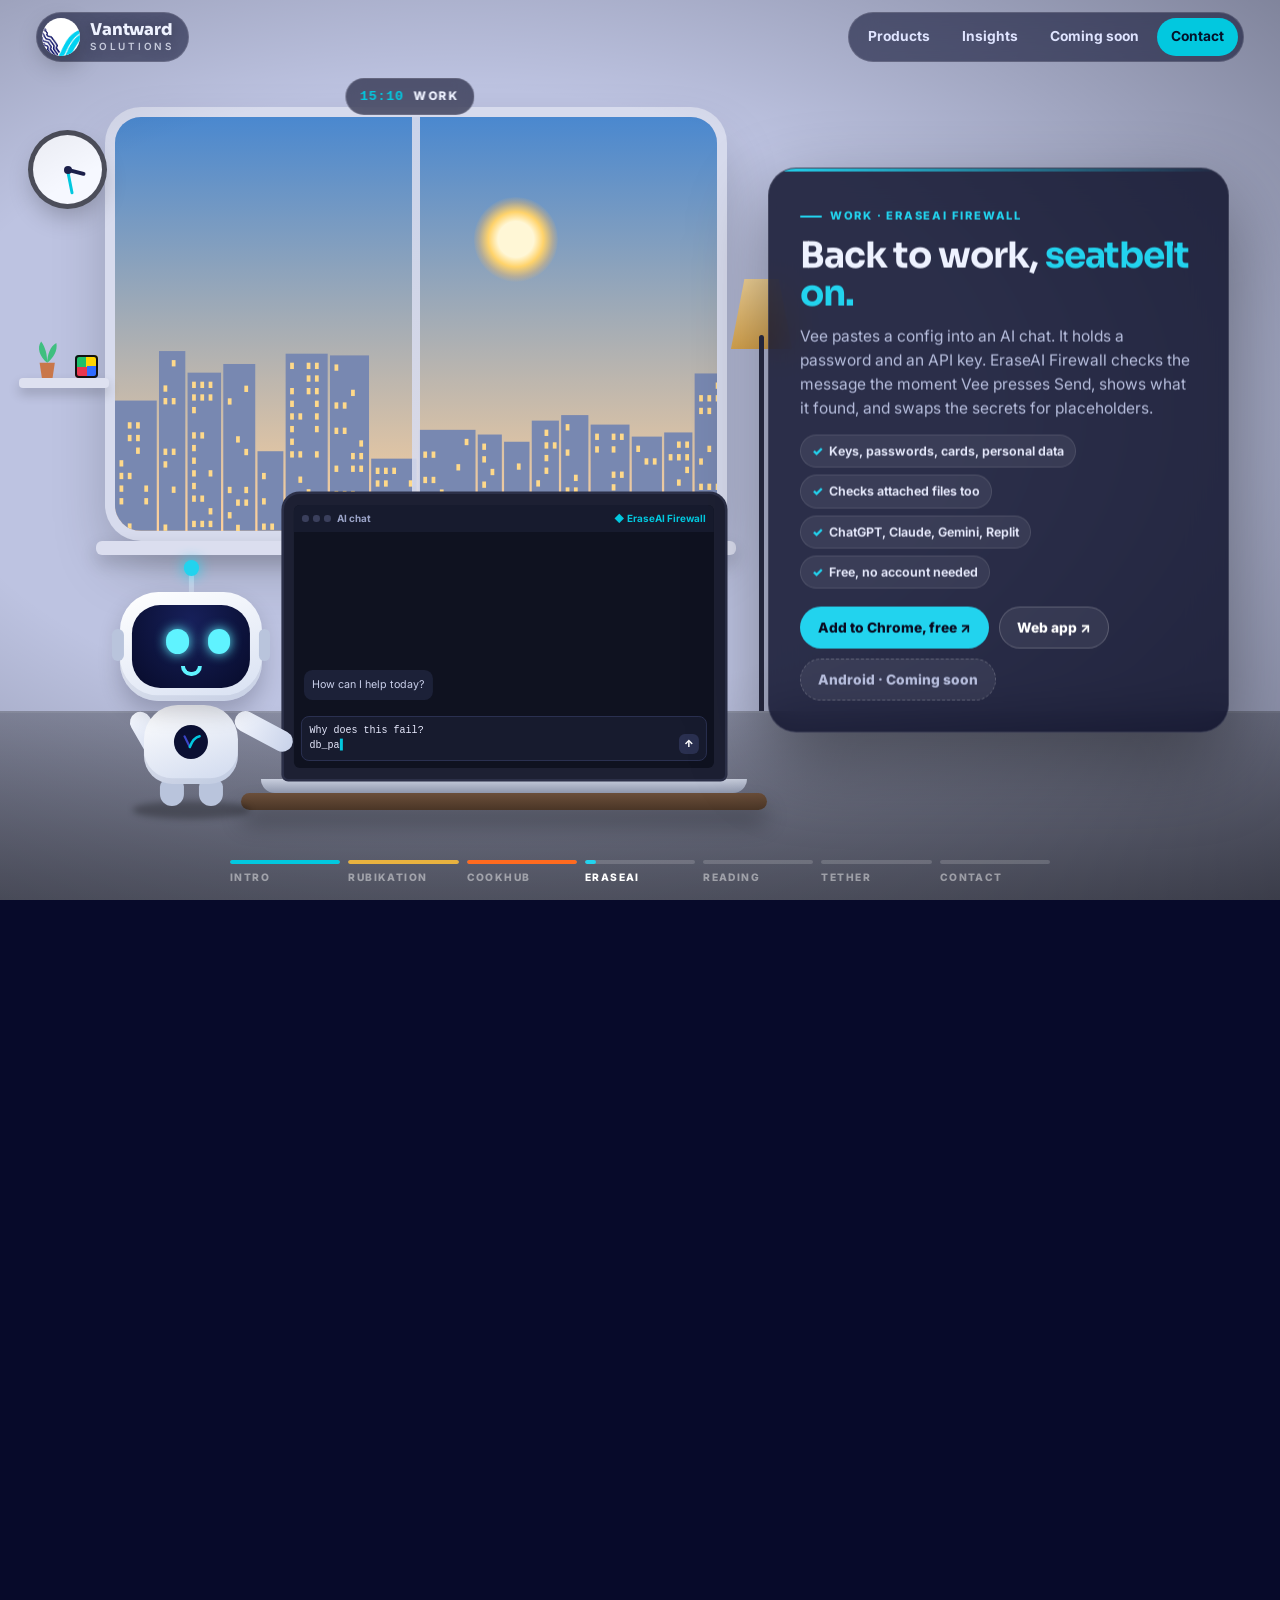
==== index.html @ 92610cc3 "Rebuild the site as a scroll-driven day with Vee, software only. The page now plays like a short fil" ====
<!doctype html>
<html lang="en" class="no-film">
<head>
  <meta charset="utf-8">
  <meta name="viewport" content="width=device-width, initial-scale=1, viewport-fit=cover">
  <meta name="theme-color" content="#0a0c45">
  <meta name="description" content="Vantward Solutions builds software for a calmer day: Rubikation (live 1v1 cube arena), CookHub (zero-commission home cooking), EraseAI Firewall (stops secrets reaching AI chats) and TETHER: Primal, a co-op dinosaur survival game, coming soon.">
  <meta name="robots" content="index,follow">
  <link rel="canonical" href="https://vantward.com/">

  <meta property="og:type" content="website">
  <meta property="og:url" content="https://vantward.com/">
  <meta property="og:title" content="Vantward Solutions — Software for a calmer day">
  <meta property="og:description" content="Follow Vee the robot through one day with Rubikation, CookHub, EraseAI Firewall and TETHER: Primal.">
  <meta property="og:image" content="https://vantward.com/assets/icon-512.png">
  <meta name="twitter:card" content="summary_large_image">

  <title>Vantward Solutions | Software for a calmer day</title>
  <link rel="icon" type="image/png" href="assets/favicon.png">
  <link rel="apple-touch-icon" href="assets/icon-192.png">
  <link rel="preconnect" href="https://fonts.googleapis.com">
  <link rel="preconnect" href="https://fonts.gstatic.com" crossorigin>
  <link href="https://fonts.googleapis.com/css2?family=Inter:wght@400;500;600;700;800&family=Sora:wght@600;700;800&display=swap" rel="stylesheet">

  <style>
    :root {
      --navy: #0a0c45;
      --ink: #070a2a;
      --cyan: #02c8df;
      --gold: #e8b23f;
      --orange: #ff5500;
      --jungle: #8fdc5a;
      --violet: #a5b4fc;
      --text: #eef2ff;
      --muted: #b6bddc;
      /* Set every frame by the script. */
      --sky1: #2b2a45; --sky2: #c86a52; --wall: #2a2b4a; --city: #1a1c3c;
      --sunx: 10%; --suny: 70%; --sunop: .6; --moonx: 20%; --moony: 70%; --moonop: 0;
      --stars: 0; --lights: .5; --lamp: 0; --noise: 1;
      --display: "Sora", "Inter", system-ui, sans-serif;
    }
    * { box-sizing: border-box; }
    html { -webkit-text-size-adjust: 100%; }
    body {
      margin: 0;
      background: var(--ink);
      color: var(--text);
      font-family: "Inter", system-ui, -apple-system, "Segoe UI", sans-serif;
      line-height: 1.55;
      -webkit-font-smoothing: antialiased;
    }
    a { color: inherit; }
    h1, h2, h3 { font-family: var(--display); letter-spacing: -.03em; line-height: 1.05; margin: 0; }

    /* ---------- Header ---------- */
    .hdr {
      position: fixed; inset: 0 0 auto 0; z-index: 50;
      display: flex; align-items: center; justify-content: space-between; gap: 12px;
      padding: max(12px, env(safe-area-inset-top)) clamp(14px, 3vw, 36px) 12px;
      pointer-events: none;
    }
    .hdr > * { pointer-events: auto; }
    .brand { display: flex; align-items: center; gap: 10px; text-decoration: none; padding: 5px 14px 5px 5px; border-radius: 999px; background: rgba(7,10,42,.55); border: 1px solid rgba(255,255,255,.12); backdrop-filter: blur(14px); -webkit-backdrop-filter: blur(14px); }
    .brand-mark { width: 38px; height: 38px; border-radius: 50%; overflow: hidden; background: #fff; display: grid; place-items: center; box-shadow: 0 8px 24px rgba(0,0,0,.25); }
    .brand-mark img { width: 170%; height: 170%; object-fit: cover; object-position: 50% 52%; }
    .brand-name { font-family: var(--display); font-weight: 800; font-size: 1.02rem; letter-spacing: -.01em; line-height: 1; text-shadow: 0 1px 12px rgba(0,0,0,.35); }
    .brand-name small { display: block; font-family: "Inter", sans-serif; font-weight: 600; font-size: .62rem; letter-spacing: .28em; opacity: .75; margin-top: 4px; }
    .hdr nav { display: flex; align-items: center; gap: 4px; padding: 5px; border-radius: 999px; background: rgba(7,10,42,.55); border: 1px solid rgba(255,255,255,.12); backdrop-filter: blur(14px); -webkit-backdrop-filter: blur(14px); }
    .hdr nav a { text-decoration: none; font-size: .86rem; font-weight: 700; padding: 8px 14px; border-radius: 999px; color: #dfe4ff; transition: background .2s; }
    .hdr nav a:hover { background: rgba(255,255,255,.1); }
    .hdr nav a.cta { background: var(--cyan); color: #04122a; }
    .hdr nav a.cta:hover { background: #3be0f2; }

    /* ---------- Buttons ---------- */
    .btns { display: flex; flex-wrap: wrap; gap: 10px; margin-top: 18px; }
    .btn { display: inline-flex; align-items: center; gap: 8px; min-height: 42px; padding: 0 17px; border-radius: 999px; font-weight: 800; font-size: .86rem; text-decoration: none; border: 1px solid rgba(255,255,255,.2); background: rgba(255,255,255,.07); color: #fff; cursor: pointer; transition: transform .2s, background .2s, border-color .2s; font-family: inherit; }
    .btn:hover { transform: translateY(-2px); border-color: rgba(255,255,255,.45); }
    .btn.primary { background: var(--acc, var(--cyan)); border-color: transparent; color: #0a0b20; }
    .btn.primary:hover { filter: brightness(1.08); }
    .btn.soon { border-style: dashed; color: var(--muted); cursor: default; }
    .btn.soon:hover { transform: none; border-color: rgba(255,255,255,.2); }
    .btn svg { width: 16px; height: 16px; }

    /* ---------- Story cards (also the no-script page) ---------- */
    .card { --acc: var(--cyan); position: relative; }
    .card .eyebrow { display: inline-flex; align-items: center; gap: 8px; font-size: .7rem; font-weight: 800; letter-spacing: .16em; text-transform: uppercase; color: var(--acc); }
    .card .eyebrow::before { content: ""; width: 22px; height: 2px; border-radius: 2px; background: currentColor; }
    .card h1 { font-size: clamp(2rem, 3.6vw, 3.4rem); margin-top: 12px; }
    .card h2 { font-size: clamp(1.7rem, 2.8vw, 2.6rem); margin-top: 12px; }
    .card h1 em, .card h2 em { font-style: normal; color: var(--acc); }
    .card p { color: var(--muted); margin: 12px 0 0; font-size: .97rem; }
    .card .tagline { font-family: var(--display); font-weight: 700; color: #fff; font-size: 1.06rem; margin-top: 8px; }
    .feats { list-style: none; padding: 0; margin: 14px 0 0; display: flex; flex-wrap: wrap; gap: 7px; }
    .feats li { font-size: .78rem; font-weight: 650; padding: 6px 11px; border-radius: 999px; background: rgba(255,255,255,.07); border: 1px solid rgba(255,255,255,.1); color: #e6e9fb; }
    .feats li::before { content: "✓"; color: var(--acc); font-weight: 900; margin-right: 6px; }
    .reads { display: grid; gap: 9px; margin-top: 16px; }
    .read { display: grid; grid-template-columns: auto 1fr auto; align-items: center; gap: 12px; padding: 12px 14px; border-radius: 16px; background: rgba(255,255,255,.06); border: 1px solid rgba(255,255,255,.1); text-decoration: none; transition: background .2s, transform .2s; }
    .read:hover { background: rgba(255,255,255,.12); transform: translateX(3px); }
    .read b { font-size: .64rem; letter-spacing: .14em; text-transform: uppercase; color: var(--acc); }
    .read span { font-size: .86rem; font-weight: 650; line-height: 1.35; }
    .read i { font-style: normal; opacity: .6; }
    .addr { font-size: .8rem !important; margin-top: 14px !important; }
    .hint { display: inline-flex; align-items: center; gap: 8px; margin-top: 16px; font-size: .72rem; letter-spacing: .14em; text-transform: uppercase; color: rgba(255,255,255,.55); font-weight: 700; }
    .duns { margin-top: 12px; min-height: 0; }
    .duns img { max-height: 60px; width: auto; }

    /* No script: a plain, readable page. */
    .no-film .room, .no-film .actors, .no-film .chapters, .no-film .caption { display: none; }
    .no-film .cards { max-width: 760px; margin: 0 auto; padding: 110px 20px 60px; display: grid; gap: 22px; }
    .no-film .card { padding: 28px; border-radius: 24px; background: #11144a; border: 1px solid rgba(255,255,255,.1); }

    /* ---------- Film mode ---------- */
    .film body { overscroll-behavior-y: none; }
    .film .track { position: relative; }
    .film .stage { position: sticky; top: 0; height: 100vh; height: 100svh; overflow: hidden; }

    .room { position: absolute; inset: 0; background: var(--wall); }
    .room::after { /* soft vignette */ content: ""; position: absolute; inset: 0; pointer-events: none; background: radial-gradient(ellipse at 35% 45%, transparent 45%, rgba(0,0,10,.38)); }
    .floor { position: absolute; left: 0; right: 0; bottom: 0; height: 21%; background: linear-gradient(180deg, color-mix(in srgb, var(--wall) 72%, #000) 0%, color-mix(in srgb, var(--wall) 50%, #000) 100%); }
    .floor::before { content: ""; position: absolute; inset: 0 0 auto; height: 2px; background: rgba(255,255,255,.08); }
    .rug { position: absolute; left: 33%; bottom: 7%; width: 34%; height: 9%; transform: translateX(-50%); border-radius: 50%; background: radial-gradient(ellipse, rgba(2,200,223,.22), rgba(2,200,223,.04) 70%, transparent 72%); }

    .window { position: absolute; left: 9%; top: 13%; width: 47%; height: 46%; border-radius: 26px; overflow: hidden; box-shadow: 0 0 0 10px color-mix(in srgb, var(--wall) 60%, #fff), 0 30px 60px rgba(0,0,0,.25); }
    .sky { position: absolute; inset: 0; background: linear-gradient(180deg, var(--sky1), var(--sky2)); }
    .stars { position: absolute; inset: 0; opacity: var(--stars); background-image: radial-gradient(1.5px 1.5px at 12% 18%, #fff, transparent), radial-gradient(1px 1px at 28% 40%, #fff, transparent), radial-gradient(1.5px 1.5px at 44% 12%, #fff, transparent), radial-gradient(1px 1px at 63% 30%, #fff, transparent), radial-gradient(2px 2px at 78% 16%, #fff, transparent), radial-gradient(1px 1px at 88% 44%, #fff, transparent), radial-gradient(1px 1px at 52% 52%, #fff, transparent), radial-gradient(1.5px 1.5px at 8% 50%, #fff, transparent), radial-gradient(1px 1px at 35% 24%, #fff, transparent), radial-gradient(1px 1px at 70% 8%, #fff, transparent); animation: twinkle 4s ease-in-out infinite alternate; }
    @keyframes twinkle { to { filter: brightness(.6); } }
    .sun { position: absolute; left: var(--sunx); top: var(--suny); width: 14%; aspect-ratio: 1; transform: translate(-50%, -50%); border-radius: 50%; opacity: var(--sunop); background: radial-gradient(circle, #fff7d6 0 30%, #ffd36b 46%, rgba(255,190,90,.35) 62%, transparent 72%); }
    .moon { position: absolute; left: var(--moonx); top: var(--moony); width: 8%; aspect-ratio: 1; transform: translate(-50%, -50%); border-radius: 50%; opacity: var(--moonop); background: radial-gradient(circle at 38% 38%, #fbfbff, #c9cff0 60%); box-shadow: 0 0 40px rgba(220,225,255,.55); }
    .moon::after { content: ""; position: absolute; inset: 0; border-radius: 50%; background: radial-gradient(circle at 70% 30%, transparent 48%, rgba(10,14,50,.0) 49%), radial-gradient(circle at 30% 64%, rgba(150,155,200,.45) 0 9%, transparent 10%), radial-gradient(circle at 62% 56%, rgba(150,155,200,.4) 0 6%, transparent 7%); }
    .haze { position: absolute; inset: 0; opacity: var(--noise); }
    .haze span { position: absolute; bottom: 18%; width: 30%; aspect-ratio: 1; border-radius: 50%; filter: blur(16px); background: radial-gradient(circle, rgba(255,90,40,.55), rgba(120,60,60,.35) 45%, transparent 70%); animation: smoke 5s ease-in-out infinite alternate; }
    .haze span:nth-child(1) { left: 6%; }
    .haze span:nth-child(2) { left: 40%; width: 24%; animation-delay: -2s; background: radial-gradient(circle, rgba(90,90,110,.6), transparent 70%); }
    .haze span:nth-child(3) { left: 66%; animation-delay: -3.5s; }
    @keyframes smoke { from { transform: translateY(6%) scale(.9); opacity: .7; } to { transform: translateY(-12%) scale(1.15); opacity: 1; } }
    .city { position: absolute; left: 0; right: 0; bottom: 0; width: 100%; height: 48%; }
    .city .b { fill: var(--city); }
    .city .w { fill: #ffd98a; opacity: var(--lights); }
    .mullion { position: absolute; inset: 0; pointer-events: none; background: linear-gradient(90deg, transparent calc(50% - 4px), color-mix(in srgb, var(--wall) 60%, #fff) calc(50% - 4px) calc(50% + 4px), transparent calc(50% + 4px)); opacity: .9; }
    .sill { position: absolute; left: calc(9% - 1.5%); width: 50%; top: 59%; height: 14px; border-radius: 6px; background: color-mix(in srgb, var(--wall) 55%, #fff); box-shadow: 0 8px 18px rgba(0,0,0,.18); margin-top: 10px; }

    /* Projector screen rolls down over the window for the trailer. */
    .screen { position: absolute; inset: 0; transform-origin: top; transform: scaleY(var(--w5, 0)); background: #050807; }
    .screen svg { width: 100%; height: 100%; display: block; }
    .screen .title { position: absolute; left: 0; right: 0; top: 13%; text-align: center; opacity: var(--w5, 0); }
    .screen .title b { display: block; font-family: var(--display); font-weight: 800; letter-spacing: .32em; font-size: clamp(1rem, 2.8vw, 2.6rem); color: #f3ffe9; text-shadow: 0 0 22px rgba(143,220,90,.55); padding-left: .32em; }
    .screen .title span { display: block; margin-top: 6px; font-size: clamp(.55rem, 1vw, .85rem); letter-spacing: .3em; text-transform: uppercase; color: rgba(220,255,200,.8); }
    .screen .soon { position: absolute; right: 3%; bottom: 5%; font-size: clamp(.5rem, .8vw, .72rem); font-weight: 800; letter-spacing: .2em; color: #0c1a0a; background: var(--jungle); padding: 5px 9px; border-radius: 6px; }
    .screen::after { content: ""; position: absolute; inset: 0; pointer-events: none; background: radial-gradient(ellipse, transparent 55%, rgba(0,0,0,.65)), repeating-linear-gradient(0deg, rgba(255,255,255,.025) 0 1px, transparent 1px 3px); }
    .screen-bar { position: absolute; left: 7.5%; width: 50%; top: calc(13% - 18px); height: 14px; border-radius: 8px; background: #1b1d2d; opacity: var(--w5, 0); box-shadow: 0 4px 10px rgba(0,0,0,.3); }
    .dino { animation: dinoStep .6s ease-in-out infinite alternate; transform-box: fill-box; }
    @keyframes dinoStep { to { transform: translateY(-3px); } }
    .ring { fill: none; stroke: var(--jungle); stroke-width: 2; transform-box: fill-box; transform-origin: center; animation: ring 1.8s ease-out infinite; }
    .ring:nth-of-type(2) { animation-delay: .6s; }
    .ring:nth-of-type(3) { animation-delay: 1.2s; }
    @keyframes ring { from { transform: scale(.2); opacity: .9; } to { transform: scale(2.4); opacity: 0; } }
    .lava { animation: lava 2.4s ease-in-out infinite alternate; }
    @keyframes lava { to { opacity: .45; } }

    /* Wall decor */
    .clock { position: absolute; left: 2.6%; top: 15%; width: clamp(54px, 5.4vw, 86px); aspect-ratio: 1; border-radius: 50%; background: #f6f8ff; box-shadow: 0 0 0 5px color-mix(in srgb, var(--wall) 40%, #000), 0 12px 24px rgba(0,0,0,.25); }
    .clock::before { content: ""; position: absolute; inset: 12%; border-radius: 50%; background: repeating-conic-gradient(from -1deg, #1b1f4a 0 2deg, transparent 2deg 30deg); -webkit-mask: radial-gradient(circle, transparent 78%, #000 79%); mask: radial-gradient(circle, transparent 78%, #000 79%); }
    .clock i { position: absolute; left: 50%; bottom: 50%; width: 4px; margin-left: -2px; border-radius: 3px; background: #1b1f4a; transform-origin: 50% 100%; }
    .clock .h { height: 26%; transform: rotate(var(--hr, 0deg)); }
    .clock .m { height: 36%; width: 3px; margin-left: -1.5px; background: var(--cyan); transform: rotate(var(--mn, 0deg)); }
    .clock::after { content: ""; position: absolute; left: 50%; top: 50%; width: 8px; height: 8px; margin: -4px; border-radius: 50%; background: #1b1f4a; }
    .shelf { position: absolute; left: 1.5%; top: 42%; width: 7%; height: 10px; border-radius: 4px; background: color-mix(in srgb, var(--wall) 50%, #fff); box-shadow: 0 6px 12px rgba(0,0,0,.2); }
    .shelf .plant { position: absolute; left: 14%; bottom: 10px; width: 34%; aspect-ratio: .8; }
    .shelf .trophy { position: absolute; right: 12%; bottom: 10px; width: 26%; aspect-ratio: 1; border-radius: 4px; background: conic-gradient(#ffd500 0 25%, #2f6bff 0 50%, #e8364f 0 75%, #1fbf6a 0); box-shadow: inset 0 0 0 2px #111; }
    .lamp { position: absolute; left: 57.5%; bottom: 17%; width: clamp(40px, 4vw, 64px); height: 52%; }
    .lamp .pole { position: absolute; left: 50%; bottom: 0; width: 5px; height: 88%; margin-left: -2.5px; background: #2b2e48; border-radius: 3px; }
    .lamp .base { position: absolute; left: 10%; right: 10%; bottom: -4px; height: 8px; border-radius: 8px; background: #2b2e48; }
    .lamp .shade { position: absolute; left: -10%; right: -10%; top: 0; height: 15%; background: linear-gradient(#f6d79a, #d9a64f); clip-path: polygon(22% 0, 78% 0, 100% 100%, 0 100%); }
    .lamp .glow { position: absolute; left: 50%; top: 14%; width: 900%; height: 140%; transform: translateX(-50%); opacity: var(--lamp); background: radial-gradient(ellipse 38% 75% at 50% 0%, rgba(255,214,140,.42), rgba(255,200,120,.1) 55%, transparent 100%); pointer-events: none; filter: blur(22px); }

    /* The noisy world in the prologue */
    .headlines { position: absolute; inset: 0; pointer-events: none; opacity: var(--noise); }
    .chip { position: absolute; display: flex; align-items: center; gap: 8px; max-width: 34%; padding: 8px 12px; border-radius: 12px; background: rgba(12,10,30,.82); border: 1px solid rgba(255,90,70,.35); font-size: clamp(.62rem, .82vw, .8rem); font-weight: 700; color: #ffe9e4; box-shadow: 0 12px 30px rgba(0,0,0,.35); transform: translateY(calc(var(--lift, 0) * -60px)) rotate(var(--rot, 0deg)); animation: bob 3.6s ease-in-out infinite alternate; }
    .chip b { flex: none; font-size: .62rem; letter-spacing: .12em; color: #fff; background: #e5383b; padding: 2px 6px; border-radius: 5px; }
    .chip.grey { border-color: rgba(255,255,255,.2); }
    .chip.grey b { background: #5a5f80; }
    @keyframes bob { to { margin-top: -8px; } }

    /* ---------- Actors ---------- */
    .actors { position: absolute; left: 0; top: 0; bottom: 0; width: 64%; pointer-events: none; }
    .spot { position: absolute; left: 52%; bottom: 10%; width: 46em; height: 30em; transform: translateX(-50%); font-size: clamp(7px, min(1.58vh, 1.18vw), 17px); }

    .vee { --eye: #5ff3ff; position: absolute; left: 1em; bottom: 0; width: 11em; height: 17em; z-index: 3; transition: transform .6s cubic-bezier(.2,.8,.2,1); }
    .vee .bobber { position: absolute; inset: 0; animation: float 3.2s ease-in-out infinite; }
    @keyframes float { 50% { transform: translateY(-.45em); } }
    .vee .shadow { position: absolute; left: 1.4em; right: 1.4em; bottom: -.6em; height: 1.2em; border-radius: 50%; background: rgba(0,0,0,.28); filter: blur(3px); }
    .antenna { position: absolute; left: 50%; top: 0; width: .35em; height: 1.9em; margin-left: -.175em; background: #c6d0e6; border-radius: .2em; }
    .antenna::after { content: ""; position: absolute; left: 50%; top: -.55em; width: 1.1em; height: 1.1em; margin-left: -.55em; border-radius: 50%; background: var(--bulb, var(--cyan)); box-shadow: 0 0 1em var(--bulb, var(--cyan)); animation: pulse 1.6s ease-in-out infinite; }
    @keyframes pulse { 50% { opacity: .55; } }
    .head { position: absolute; left: .5em; right: .5em; top: 1.7em; height: 7.6em; border-radius: 2.7em; background: linear-gradient(160deg, #ffffff, #d7e0f2); box-shadow: inset 0 -.4em 0 rgba(20,30,80,.08), 0 .8em 1.6em rgba(0,0,20,.2); transition: transform .6s cubic-bezier(.2,.8,.2,1); }
    .head::before, .head::after { content: ""; position: absolute; top: 2.6em; width: .8em; height: 2.2em; border-radius: .5em; background: #b9c4dc; }
    .head::before { left: -.55em; } .head::after { right: -.55em; }
    .face { position: absolute; inset: .85em; border-radius: 2em; background: radial-gradient(ellipse at 50% 20%, #17205a, #070b2a); overflow: hidden; }
    .eye { position: absolute; top: 1.7em; width: 1.6em; height: 2em; border-radius: 1em; background: var(--eye); box-shadow: 0 0 .8em var(--eye); transition: all .35s ease; animation: blink 5s infinite; }
    .eye.l { left: 1.9em; } .eye.r { right: 1.9em; }
    @keyframes blink { 0%, 94%, 100% { transform: scaleY(1); } 96% { transform: scaleY(.1); } }
    .mouth { position: absolute; left: 50%; bottom: .9em; width: 1.5em; height: .7em; margin-left: -.75em; border: .3em solid var(--eye); border-top: 0; border-radius: 0 0 1em 1em; transition: all .35s ease; }
    .cheek { position: absolute; bottom: 1.1em; width: 1em; height: .5em; border-radius: 50%; background: rgba(255,120,170,.55); opacity: 0; transition: opacity .3s; }
    .cheek.l { left: .8em; } .cheek.r { right: .8em; }
    .sweat { position: absolute; right: -.1em; top: 1.6em; width: .8em; height: 1.1em; border-radius: 50% 50% 50% 50% / 60% 60% 40% 40%; background: #9fe9ff; opacity: 0; transition: opacity .3s; }
    .body { position: absolute; left: 2.2em; right: 2.2em; top: 9.6em; height: 5.6em; border-radius: 2.4em 2.4em 2em 2em; background: linear-gradient(160deg, #ffffff, #cfd9ee); box-shadow: inset 0 -.4em 0 rgba(20,30,80,.08); }
    .chest { position: absolute; left: 50%; top: 1.4em; width: 2.4em; height: 2.4em; margin-left: -1.2em; border-radius: 50%; background: #0b1033; display: grid; place-items: center; }
    .chest svg { width: 1.5em; height: 1.5em; }
    .tummy { position: absolute; left: 50%; bottom: .5em; width: 3em; margin-left: -1.5em; font-size: .9em; font-weight: 900; text-align: center; color: #e5383b; opacity: 0; letter-spacing: .1em; }
    .arm { position: absolute; top: 10.1em; width: 1.5em; height: 4.4em; border-radius: 1em; background: linear-gradient(#f3f6fd, #c9d3ea); transform-origin: 50% .6em; transition: transform .6s cubic-bezier(.2,.8,.2,1); }
    .arm.l { left: 1.1em; transform: rotate(14deg); } .arm.r { right: 1.1em; transform: rotate(-14deg); }
    .leg { position: absolute; top: 14.9em; width: 1.7em; height: 1.8em; border-radius: .5em .5em .9em .9em; background: #b9c4dc; }
    .leg.l { left: 3.3em; } .leg.r { right: 3.3em; }

    /* Moods */
    .mood-worried .eye { height: .9em; top: 2.4em; border-radius: .5em; }
    .mood-worried .eye.l { transform: rotate(14deg); animation: none; } .mood-worried .eye.r { transform: rotate(-14deg); animation: none; }
    .mood-worried .mouth { height: .3em; border: 0; border-radius: .2em; background: var(--eye); width: 1.3em; margin-left: -.65em; }
    .mood-worried .sweat { opacity: 1; animation: drip 1.4s ease-in infinite; }
    @keyframes drip { from { transform: translateY(0); opacity: 1; } to { transform: translateY(1.2em); opacity: 0; } }
    .mood-worried .head { transform: rotate(-4deg); }
    .mood-happy .eye, .mood-glee .eye { width: 1.5em; height: 1.5em; top: 2.1em; background: transparent; border: .38em solid var(--eye); border-color: var(--eye) var(--eye) transparent transparent; border-radius: 50%; transform: rotate(-45deg); box-shadow: none; animation: none; filter: drop-shadow(0 0 .3em var(--eye)); }
    .mood-happy .cheek, .mood-glee .cheek { opacity: 1; }
    .mood-happy .mouth, .mood-glee .mouth { height: .9em; }
    .mood-glee .head { transform: rotate(5deg); }
    .mood-hungry .eye { height: 1.4em; top: 2.5em; transform: translateX(.35em); }
    .mood-hungry .mouth { width: .9em; height: .9em; margin-left: -.45em; border: .3em solid var(--eye); border-radius: 50%; }
    .mood-hungry .bobber { animation: rumble .35s linear infinite, float 3.2s ease-in-out infinite; }
    .mood-hungry .tummy { opacity: 1; }
    @keyframes rumble { 25% { transform: translateX(-.12em); } 75% { transform: translateX(.12em); } }
    .mood-focus .eye { transform: translateX(.5em); height: 1.8em; }
    .mood-read .eye { height: .7em; top: 3em; border-radius: .2em .2em 1em 1em; animation: none; transform: translateX(.3em); }
    .mood-read .head { transform: rotate(6deg); }
    .mood-wow .eye { width: 2em; height: 2.3em; top: 1.4em; }
    .mood-wow .eye.l { left: 1.6em; } .mood-wow .eye.r { right: 1.6em; }
    .mood-wow .mouth { width: .9em; height: 1em; margin-left: -.45em; border: .3em solid var(--eye); border-radius: 50%; }
    .mood-sleep .eye { height: .3em; top: 2.9em; border-radius: .2em; animation: none; box-shadow: none; opacity: .8; }
    .mood-sleep .mouth { width: .9em; margin-left: -.45em; height: .4em; }
    .mood-sleep .head { transform: rotate(-12deg) translate(-.3em, .4em); }
    .mood-sleep .antenna::after { background: #6a6fb0; box-shadow: none; animation: none; }
    .mood-sleep .bobber { animation-duration: 5s; }
    .hold .arm.r { transform: rotate(-62deg); }
    .hold .arm.l { transform: rotate(-30deg); }
    .wave .arm.r { animation: wave 1s ease-in-out infinite alternate; }
    @keyframes wave { from { transform: rotate(-150deg); } to { transform: rotate(-115deg); } }

    /* Props */
    .prop { position: absolute; opacity: var(--w, 0); transform: translateY(calc((1 - var(--w, 0)) * 2.4em)) scale(calc(.9 + var(--w, 0) * .1)); transform-origin: 50% 100%; }

    /* Rubikation: 3D cube + live HUD */
    .p-cube { left: 9.5em; bottom: 5.5em; width: 34em; height: 24em; }
    .cube-wrap { position: absolute; left: 1em; bottom: 0; width: 7.4em; height: 7.4em; perspective: 40em; }
    .cube { --cs: 7.4em; position: relative; width: var(--cs); height: var(--cs); transform-style: preserve-3d; transform: rotateX(-24deg) rotateY(var(--ry, 30deg)) rotateZ(4deg); }
    .cube .f { position: absolute; inset: 0; display: grid; grid-template: repeat(3, 1fr) / repeat(3, 1fr); gap: .22em; padding: .22em; background: #0d0f14; border-radius: .6em; }
    .cube .st { border-radius: .32em; background: var(--c); transition: background .45s ease; box-shadow: inset 0 -.15em 0 rgba(0,0,0,.18); }
    .cube.solved .st { background: var(--fc); }
    .f.fr { transform: translateZ(calc(var(--cs) / 2)); }
    .f.bk { transform: rotateY(180deg) translateZ(calc(var(--cs) / 2)); }
    .f.rt { transform: rotateY(90deg) translateZ(calc(var(--cs) / 2)); }
    .f.lf { transform: rotateY(-90deg) translateZ(calc(var(--cs) / 2)); }
    .f.tp { transform: rotateX(90deg) translateZ(calc(var(--cs) / 2)); }
    .f.bt { transform: rotateX(-90deg) translateZ(calc(var(--cs) / 2)); }
    .hud { position: absolute; right: 0; top: 0; width: 19em; padding: 1.3em; border-radius: 1.4em; background: rgba(14,12,6,.86); border: 1px solid rgba(232,178,63,.4); box-shadow: 0 1.6em 3em rgba(0,0,0,.35); color: #fff; }
    .hud .top { display: flex; justify-content: space-between; align-items: center; font-size: .78em; font-weight: 800; letter-spacing: .14em; color: var(--gold); }
    .hud .live { display: inline-flex; align-items: center; gap: .4em; color: #fff; }
    .hud .live::before { content: ""; width: .6em; height: .6em; border-radius: 50%; background: #ff3b3b; animation: pulse 1s infinite; }
    .racer { margin-top: 1em; }
    .racer .row { display: flex; justify-content: space-between; font-size: .95em; font-weight: 700; }
    .racer .t { font-family: ui-monospace, "SF Mono", Menlo, monospace; color: var(--gold); }
    .bar { height: .5em; margin-top: .45em; border-radius: 1em; background: rgba(255,255,255,.1); overflow: hidden; }
    .bar i { display: block; height: 100%; width: var(--p, 0%); border-radius: 1em; background: var(--gold); }
    .racer.opp .t { color: #c9c3b0; } .racer.opp .bar i { background: #8e8a7c; }
    .hud .res { margin-top: 1em; font-size: .85em; font-weight: 800; color: #aaa49a; min-height: 1.4em; }
    .hud .res.win { color: #ffe08a; }

    /* CookHub phone */
    .p-phone { left: 13em; bottom: .4em; width: 15em; height: 29em; }
    .phone { position: absolute; inset: 0; border-radius: 2.4em; padding: .7em; background: #121418; box-shadow: 0 0 0 .25em #2b2f38, 0 2em 3em rgba(0,0,0,.4); transform: rotate(-6deg); }
    .phone .scr { position: relative; height: 100%; border-radius: 1.8em; overflow: hidden; background: #fff7f2; color: #2a1406; }
    .phone .notch { position: absolute; left: 50%; top: .5em; width: 4.5em; height: 1.1em; margin-left: -2.25em; border-radius: 1em; background: #121418; z-index: 2; }
    .ck-top { padding: 2.3em 1.1em 1em; background: linear-gradient(135deg, #ff5500, #ff8a3d); color: #fff; }
    .ck-top b { font-family: var(--display); font-size: 1.35em; letter-spacing: -.02em; }
    .ck-top small { display: block; font-size: .72em; opacity: .9; font-weight: 600; }
    .ck-search { margin-top: .7em; padding: .5em .8em; border-radius: 1em; background: rgba(255,255,255,.22); font-size: .72em; font-weight: 600; }
    .dish { display: flex; gap: .7em; align-items: center; margin: .7em .8em 0; padding: .6em; border-radius: 1em; background: #fff; box-shadow: 0 .3em .9em rgba(120,50,0,.08); border: .14em solid transparent; transition: border-color .3s, transform .3s; }
    .dish.sel { border-color: #ff5500; transform: scale(1.03); }
    .dish .bowl { flex: none; width: 2.8em; height: 2.8em; border-radius: 50%; background: radial-gradient(circle at 50% 42%, var(--food) 0 46%, #fff 48% 58%, #e7ddd4 60%); }
    .dish b { display: block; font-size: .8em; }
    .dish small { display: block; font-size: .64em; color: #8b6a55; font-weight: 600; }
    .dish .pr { margin-left: auto; font-size: .78em; font-weight: 800; color: #ff5500; }
    .ck-badge { margin: .8em .8em 0; padding: .55em .8em; border-radius: .9em; background: #fff0e6; font-size: .66em; font-weight: 800; color: #c44100; text-align: center; }
    .toast { position: absolute; left: .8em; right: .8em; bottom: 1em; padding: .8em; border-radius: 1em; background: #1e1208; color: #fff; font-size: .72em; font-weight: 700; display: flex; gap: .6em; align-items: center; transform: translateY(150%); transition: transform .45s cubic-bezier(.2,.8,.2,1); }
    .toast.show { transform: none; }
    .toast i { flex: none; width: 1.6em; height: 1.6em; border-radius: 50%; background: #ff5500; display: grid; place-items: center; font-style: normal; }
    .thought { position: absolute; left: 1.5em; top: -1.2em; width: 5.6em; height: 4.4em; border-radius: 50%; background: #fff; display: grid; place-items: center; box-shadow: 0 .6em 1.4em rgba(0,0,0,.2); }
    .thought::before, .thought::after { content: ""; position: absolute; border-radius: 50%; background: #fff; }
    .thought::before { width: 1.1em; height: 1.1em; left: .2em; bottom: -.9em; }
    .thought::after { width: .6em; height: .6em; left: -.5em; bottom: -1.6em; }
    .thought span { width: 3em; height: 2em; border-radius: 0 0 1.6em 1.6em; background: radial-gradient(circle at 50% -20%, #ffb347 0 40%, #ff7a00 41% 55%, transparent 56%), #e9e2da; }

    /* EraseAI laptop */
    .p-laptop { left: 12em; bottom: 0; width: 33em; height: 24em; }
    .desk { position: absolute; left: -2em; right: -2em; bottom: 0; height: 1.2em; border-radius: .6em; background: linear-gradient(#6b4f3a, #4a3526); box-shadow: 0 1em 1.6em rgba(0,0,0,.3); }
    .laptop { position: absolute; left: 1em; right: 1em; bottom: 1.2em; }
    .lid { position: relative; height: 20em; border-radius: 1.1em 1.1em .3em .3em; background: #1d2033; padding: .75em; box-shadow: 0 0 0 .18em #2c3048; }
    .lap-base { height: 1em; margin: 0 -1.6em; border-radius: 0 0 1.2em 1.2em; background: linear-gradient(#c8cede, #8f97ad); }
    .app { position: relative; height: 100%; border-radius: .5em; overflow: hidden; background: #0f1220; display: flex; flex-direction: column; font-size: .82em; }
    .app .bar2 { display: flex; align-items: center; gap: .45em; padding: .6em .8em; background: #171b2e; color: #9aa3c7; font-weight: 700; font-size: .85em; }
    .app .bar2 i { width: .65em; height: .65em; border-radius: 50%; background: #3a3f5c; }
    .app .bar2 .ext { margin-left: auto; display: inline-flex; align-items: center; gap: .35em; color: var(--cyan); }
    .msgs { flex: 1; padding: .8em; display: flex; flex-direction: column; gap: .6em; justify-content: flex-end; }
    .bubble { align-self: flex-start; max-width: 85%; padding: .6em .8em; border-radius: .8em; background: #1c2138; color: #c9cfea; font-size: .92em; }
    .bubble.me { align-self: flex-end; background: #0e6c7a; color: #fff; }
    .bubble.hidden { display: none; }
    .tok { padding: 0 .3em; border-radius: .3em; background: rgba(2,200,223,.25); color: #8ff3ff; font-weight: 700; }
    .compose { margin: .7em; display: flex; gap: .5em; align-items: flex-end; padding: .6em .7em; border-radius: .8em; background: #171b2e; border: 1px solid #2a3050; color: #e8ebff; font-family: ui-monospace, Menlo, monospace; font-size: .86em; min-height: 3.6em; }
    .compose .txt { flex: 1; white-space: pre-wrap; word-break: break-all; }
    .compose .txt::after { content: "▍"; color: var(--cyan); animation: pulse .8s infinite; }
    .send { flex: none; width: 2em; height: 2em; border-radius: .6em; background: #2a3050; display: grid; place-items: center; color: #fff; font-family: "Inter"; font-weight: 900; transition: background .2s, transform .2s; }
    .send.press { background: var(--cyan); color: #04122a; transform: scale(.9); }
    .gate { position: absolute; left: 8%; right: 8%; top: 14%; padding: 1em; border-radius: 1em; background: #fff; color: #0b1033; box-shadow: 0 1.4em 3em rgba(0,0,0,.5); transform: translateY(1em) scale(.94); opacity: 0; transition: all .35s cubic-bezier(.2,.8,.2,1); }
    .gate.show { opacity: 1; transform: none; }
    .gate .gh { display: flex; align-items: center; gap: .5em; font-weight: 800; font-size: .95em; }
    .gate .gh .sh { width: 1.6em; height: 1.6em; border-radius: .5em; background: #e5383b; display: grid; place-items: center; color: #fff; }
    .gate ul { margin: .6em 0 0; padding: 0; list-style: none; display: grid; gap: .35em; }
    .gate li { display: flex; justify-content: space-between; font-size: .85em; padding: .4em .6em; border-radius: .5em; background: #fff1f1; color: #8a1c1c; font-weight: 700; }
    .gate .gb { display: flex; gap: .4em; margin-top: .75em; }
    .gate .gb span { flex: 1; text-align: center; padding: .5em .3em; border-radius: .6em; font-size: .78em; font-weight: 800; background: #eef0f7; }
    .gate .gb span.go { background: #0b1033; color: #fff; }
    .gate .gb span.go.press { background: var(--cyan); color: #04122a; }
    .safe { position: absolute; right: .8em; top: 2.8em; padding: .35em .7em; border-radius: 999px; background: rgba(31,191,106,.18); color: #6ff0a8; font-weight: 800; font-size: .8em; opacity: 0; transition: opacity .3s; }
    .safe.show { opacity: 1; }

    /* Reading */
    .p-book { left: 8.5em; bottom: 5em; width: 34em; height: 24em; }
    .book { position: absolute; left: 0; bottom: 0; width: 10em; height: 6em; }
    .book svg { width: 100%; height: 100%; overflow: visible; }
    .page { position: absolute; width: 15em; padding: .9em 1em; border-radius: .9em; background: #fbf8f1; color: #1b1f4a; box-shadow: 0 1em 2em rgba(0,0,0,.25); font-size: .9em; transform: translateY(calc((1 - var(--pp, 0)) * 3em)) rotate(var(--r)); opacity: var(--pp, 0); }
    .page b { display: block; font-size: .62em; letter-spacing: .16em; text-transform: uppercase; color: #6b6fa8; }
    .page span { display: block; margin-top: .3em; font-family: var(--display); font-weight: 700; line-height: 1.2; }
    .page.a { left: 11em; top: 0; --r: -4deg; }
    .page.b { left: 19em; top: 6.5em; --r: 3deg; }
    .page.c { left: 12.5em; top: 12.5em; --r: -2deg; }

    /* Night */
    .bed { position: absolute; left: -3em; bottom: -.4em; width: 22em; height: 7em; opacity: var(--w6, 0); z-index: 2; }
    .bed .frame { position: absolute; left: 0; right: 0; bottom: 0; height: 3.6em; border-radius: 1em; background: linear-gradient(#5a4a7a, #3b2f57); }
    .bed .head-board { position: absolute; left: 0; bottom: 0; width: 1.6em; height: 8em; border-radius: 1em; background: #4a3d68; }
    .bed .pillow { position: absolute; left: 2em; bottom: 3.2em; width: 6em; height: 2.6em; border-radius: 1.4em; background: #eef0ff; }
    .blanket { position: absolute; left: -.6em; bottom: -.4em; width: 21em; height: 7.4em; border-radius: 3em 2em 1em 1em; background: linear-gradient(160deg, #6c7cff, #3c45b8); z-index: 4; opacity: var(--w6, 0); transform: translateY(calc((1 - var(--w6, 0)) * 6em)); box-shadow: inset 0 .5em 0 rgba(255,255,255,.12); }
    .blanket::after { content: ""; position: absolute; inset: 1.2em 2em auto; height: .5em; border-radius: 1em; background: rgba(255,255,255,.16); }
    .zzz { position: absolute; left: 9.5em; top: 3em; opacity: var(--w6, 0); font-family: var(--display); font-weight: 800; color: #c7cdff; z-index: 5; }
    .zzz span { position: absolute; animation: zz 3s ease-out infinite; opacity: 0; }
    .zzz span:nth-child(1) { font-size: 1.4em; }
    .zzz span:nth-child(2) { font-size: 2em; animation-delay: 1s; }
    .zzz span:nth-child(3) { font-size: 2.6em; animation-delay: 2s; }
    @keyframes zz { 0% { transform: translate(0, 0); opacity: 0; } 20% { opacity: 1; } 100% { transform: translate(3em, -5em); opacity: 0; } }
    .mail { position: absolute; left: 14em; bottom: 9em; width: 6em; height: 4em; opacity: var(--w6, 0); transform: rotate(-8deg); animation: float 3s ease-in-out infinite; z-index: 5; }
    .mail svg { width: 100%; height: 100%; }

    /* ---------- Story cards in film mode ---------- */
    .film .cards { position: absolute; inset: 0; pointer-events: none; }
    .film .card {
      position: absolute; right: clamp(16px, 4vw, 64px); top: 50%;
      width: min(470px, 36vw); max-height: calc(100% - 190px); overflow: auto;
      padding: clamp(22px, 2.4vw, 32px); border-radius: 28px;
      background: rgba(7, 9, 36, .8); border: 1px solid rgba(255,255,255,.12);
      box-shadow: 0 30px 80px rgba(0,0,0,.4); backdrop-filter: blur(18px); -webkit-backdrop-filter: blur(18px);
      opacity: var(--w, 0); transform: translateY(calc(-50% + (1 - var(--w, 0)) * 34px)); pointer-events: none;
      scrollbar-width: thin; scrollbar-color: rgba(255,255,255,.25) transparent;
    }
    .film .card.on { pointer-events: auto; }
    .film .card::before { content: ""; position: absolute; inset: 0 0 auto; height: 3px; border-radius: 28px 28px 0 0; background: linear-gradient(90deg, var(--acc), transparent); }

    .caption { position: absolute; left: 32%; top: max(78px, calc(env(safe-area-inset-top) + 66px)); transform: translateX(-50%); display: flex; align-items: center; gap: 10px; padding: 7px 14px; border-radius: 999px; background: rgba(7,9,36,.6); border: 1px solid rgba(255,255,255,.12); backdrop-filter: blur(10px); -webkit-backdrop-filter: blur(10px); font-size: .74rem; font-weight: 800; letter-spacing: .14em; text-transform: uppercase; white-space: nowrap; }
    .caption b { font-family: ui-monospace, Menlo, monospace; color: var(--cyan); letter-spacing: .04em; font-size: .85rem; }

    .chapters { position: absolute; left: 50%; bottom: max(14px, env(safe-area-inset-bottom)); transform: translateX(-50%); width: min(820px, calc(100% - 32px)); display: flex; gap: 8px; z-index: 20; }
    .chapters button { flex: 1; background: none; border: 0; padding: 6px 0 0; color: inherit; cursor: pointer; text-align: left; font: inherit; }
    .chapters .track2 { height: 4px; border-radius: 4px; background: rgba(255,255,255,.16); overflow: hidden; }
    .chapters .track2 i { display: block; height: 100%; width: calc(var(--fill, 0) * 100%); background: var(--c, var(--cyan)); border-radius: 4px; }
    .chapters span { display: block; margin-top: 6px; font-size: .64rem; font-weight: 800; letter-spacing: .14em; text-transform: uppercase; color: rgba(255,255,255,.45); white-space: nowrap; overflow: hidden; text-overflow: ellipsis; transition: color .2s; }
    .chapters button[aria-current="step"] span, .chapters button:hover span { color: #fff; }

    .scrollcue { position: absolute; left: 32%; bottom: 76px; transform: translateX(-50%); display: flex; flex-direction: column; align-items: center; gap: 6px; font-size: .64rem; font-weight: 800; letter-spacing: .3em; text-transform: uppercase; color: rgba(255,255,255,.7); opacity: var(--cue, 1); pointer-events: none; }
    .scrollcue .mouse { width: 22px; height: 34px; border: 2px solid rgba(255,255,255,.6); border-radius: 12px; position: relative; }
    .scrollcue .mouse::after { content: ""; position: absolute; left: 50%; top: 6px; width: 3px; height: 7px; margin-left: -1.5px; border-radius: 2px; background: #fff; animation: wheel 1.6s ease-in-out infinite; }
    @keyframes wheel { to { transform: translateY(9px); opacity: 0; } }

    /* ---------- Phones and narrow screens ---------- */
    @media (max-width: 860px) {
      .hdr nav a:not(.cta) { display: none; }
      .brand-name small { display: none; }
      .window { left: 5%; width: 90%; top: calc(68px + env(safe-area-inset-top)); height: 20%; border-radius: 20px; box-shadow: 0 0 0 7px color-mix(in srgb, var(--wall) 60%, #fff), 0 20px 40px rgba(0,0,0,.25); }
      .screen-bar { left: 4%; width: 92%; top: calc(68px + env(safe-area-inset-top) - 16px); }
      .sill, .clock, .shelf { display: none; }
      .lamp { left: auto; right: 4%; bottom: 50%; height: 16%; width: 30px; }
      .floor { height: 56%; }
      .actors { width: 100%; bottom: 50%; top: auto; height: 26%; }
      .spot { left: 50%; bottom: 0; font-size: clamp(5px, min(.8vh, 1.9vw), 8px); }
      .chip { max-width: 60%; font-size: .62rem; }
      .chip:nth-child(n+4) { display: none; }
      .caption { left: 50%; top: calc(68px + env(safe-area-inset-top) + 20% + 12px); font-size: .6rem; padding: 4px 10px; }
      .caption b { font-size: .72rem; }
      .film .card { left: 12px; right: 12px; width: auto; top: auto; bottom: calc(52px + env(safe-area-inset-bottom)); max-height: calc(50% - 62px); transform: translateY(calc((1 - var(--w, 0)) * 26px)); padding: 18px 18px 20px; border-radius: 22px; }
      .card h1 { font-size: 1.65rem; }
      .card h2 { font-size: 1.5rem; margin-top: 8px; }
      .card p { font-size: .86rem; margin-top: 8px; }
      .feats { margin-top: 10px; gap: 5px; }
      .feats li { font-size: .7rem; padding: 4px 9px; }
      .btns { margin-top: 12px; gap: 8px; }
      .btn { min-height: 38px; padding: 0 13px; font-size: .8rem; }
      .read { padding: 9px 11px; gap: 9px; }
      .read span { font-size: .78rem; }
      .chapters { gap: 5px; }
      .chapters span { display: none; }
      .chapters button[aria-current="step"] span { display: block; position: absolute; left: 0; right: 0; bottom: 100%; text-align: center; margin: 0 0 4px; }
      .chapters { position: absolute; }
      .scrollcue { display: none; }
      .read { padding: 8px 10px; } .read span { font-size: .74rem; }
      .hint { display: none; }
    }
    @media (max-width: 860px) and (max-height: 920px) {
      .card .feats { display: none; }
    }

    @media (min-width: 861px) and (max-height: 820px) {
      .film .card { max-height: calc(100% - 150px); padding: 22px 24px; }
      .card h1 { font-size: 2.3rem; } .card h2 { font-size: 1.9rem; }
      .card p { font-size: .9rem; margin-top: 8px; }
      .feats li { font-size: .72rem; padding: 4px 9px; }
      .btns { margin-top: 12px; }
      .caption { top: 70px; }
    }

    @media (prefers-reduced-motion: reduce) {
      *, *::before, *::after { animation: none !important; transition-duration: .01ms !important; }
    }
  </style>

  <script type="application/ld+json">
  {
    "@context": "https://schema.org",
    "@type": "Organization",
    "name": "Vantward Solutions",
    "legalName": "Vantward Solutions Pte. Ltd.",
    "url": "https://vantward.com/",
    "logo": "https://vantward.com/assets/icon-512.png",
    "email": "director@vantward.com",
    "telephone": "+6582430739",
    "address": {
      "@type": "PostalAddress",
      "streetAddress": "68 Circular Road #02-01",
      "addressLocality": "Singapore",
      "postalCode": "049422",
      "addressCountry": "SG"
    },
    "sameAs": [
      "https://medium.com/@firdous.mahmood26/the-three-layers-between-a-citizen-and-an-ai-model-4712f1ceb952",
      "https://www.linkedin.com/posts/vantward-solutions-pte-ltd_aidatagovernance-aifirewall-promptsecurity-activity-7453375075518611456-Zfh5"
    ],
    "description": "Software studio in Singapore building Rubikation, CookHub, EraseAI Firewall and TETHER: Primal.",
    "owns": [
      { "@type": "SoftwareApplication", "name": "EraseAI Firewall", "applicationCategory": "SecurityApplication", "url": "https://eraseai.ai" },
      { "@type": "SoftwareApplication", "name": "Rubikation: Cube Arena", "applicationCategory": "GameApplication", "url": "https://rubikation.com" },
      { "@type": "WebApplication", "name": "CookHub", "url": "https://cookhub.live" },
      { "@type": "VideoGame", "name": "TETHER: Primal", "gamePlatform": "PC" }
    ]
  }
  </script>
  <script>document.documentElement.className = 'film';</script>
</head>
<body>
  <header class="hdr">
    <a class="brand" href="#top" data-go="0" aria-label="Vantward Solutions, back to the start">
      <span class="brand-mark"><img src="assets/vantward-logo.png" alt=""></span>
      <span class="brand-name">Vantward<small>SOLUTIONS</small></span>
    </a>
    <nav aria-label="Primary">
      <a href="#rubikation" data-go="1">Products</a>
      <a href="#insights" data-go="4">Insights</a>
      <a href="#tether" data-go="5">Coming soon</a>
      <a class="cta" href="#contact" data-go="6">Contact</a>
    </nav>
  </header>

  <div class="track" id="track">
    <div class="stage" id="stage">

      <!-- The room: one place, the whole day. -->
      <div class="room" aria-hidden="true">
        <div class="window">
          <div class="sky"></div>
          <div class="stars"></div>
          <div class="sun"></div>
          <div class="moon"></div>
          <div class="haze"><span></span><span></span><span></span></div>
          <svg class="city" id="city" viewBox="0 0 800 220" preserveAspectRatio="none"></svg>
          <div class="mullion"></div>
          <div class="screen">
            <svg viewBox="0 0 800 450" preserveAspectRatio="xMidYMid slice">
              <defs>
                <linearGradient id="tsky" x1="0" y1="0" x2="0" y2="1"><stop offset="0" stop-color="#071410"/><stop offset=".7" stop-color="#16301c"/><stop offset="1" stop-color="#284a24"/></linearGradient>
                <radialGradient id="tglow" cx=".5" cy="1" r=".6"><stop offset="0" stop-color="#ff6a2b" stop-opacity=".9"/><stop offset="1" stop-color="#ff6a2b" stop-opacity="0"/></radialGradient>
              </defs>
              <rect width="800" height="450" fill="url(#tsky)"/>
              <circle cx="655" cy="215" r="26" fill="#e9f5dc" opacity=".8"/>
              <ellipse class="lava" cx="210" cy="215" rx="120" ry="60" fill="url(#tglow)"/>
              <path d="M60 330 L170 220 L195 212 L215 222 L330 330 Z" fill="#0f1d12"/>
              <path d="M188 214 L200 190 L212 214 Z" fill="#ff7a35" class="lava"/>
              <path d="M0 360 C120 300 240 330 360 310 C480 290 600 320 800 300 L800 450 L0 450 Z" fill="#0b170d"/>
              <path d="M0 400 C150 370 300 390 450 375 C600 360 700 385 800 370 L800 450 L0 450 Z" fill="#050c06"/>
              <g fill="#08130a">
                <path d="M520 380 q10 -60 4 -90 q-2 30 -12 50 q8 -40 -6 -60 q4 40 -2 60 q-6 -30 -20 -40 q16 40 12 80 Z"/>
                <path d="M700 380 q8 -50 2 -80 q-4 26 -10 44 q4 -36 -8 -52 q4 36 0 54 q-6 -26 -16 -34 q12 34 10 68 Z"/>
                <path d="M90 410 q8 -50 2 -80 q-4 26 -10 44 q4 -36 -8 -52 q4 36 0 54 q-6 -26 -16 -34 q12 34 10 68 Z"/>
              </g>
              <g id="dinoGroup" transform="translate(-200 0)">
                <g transform="translate(0 262) scale(1.5)"><g class="dino" fill="#030704">
                  <path d="M4 58 C30 52 60 44 86 44 C100 40 112 34 124 30 C132 26 138 20 150 20 L166 22 C172 24 174 28 170 31 L160 32 C156 34 152 36 150 38 L156 40 L152 43 L144 41 C138 46 132 52 128 58 L132 64 L128 66 L124 60 C120 64 116 66 112 68 L116 86 L122 90 L108 90 L104 70 C98 72 92 72 86 70 L84 86 L90 90 L76 90 L74 68 C60 64 30 62 4 58 Z"/>
                  <circle cx="158" cy="26" r="1.6" fill="#ff9a3c"/>
                </g></g>
              </g>
              <g transform="translate(560 352)">
                <path d="M0 0 Q30 -14 60 0 T120 0 T180 0" fill="none" stroke="#8fdc5a" stroke-width="2" stroke-dasharray="5 5" opacity=".8"/>
                <g fill="#cfe9c0">
                  <circle cx="0" cy="-22" r="6"/><rect x="-5" y="-16" width="10" height="20" rx="4"/>
                  <circle cx="60" cy="-22" r="6"/><rect x="55" y="-16" width="10" height="20" rx="4"/>
                  <circle cx="120" cy="-22" r="6"/><rect x="115" y="-16" width="10" height="20" rx="4"/>
                  <circle cx="180" cy="-22" r="6"/><rect x="175" y="-16" width="10" height="20" rx="4"/>
                </g>
                <circle class="ring" cx="60" cy="-22" r="14"/>
                <circle class="ring" cx="60" cy="-22" r="14"/>
                <circle class="ring" cx="60" cy="-22" r="14"/>
              </g>
            </svg>
            <div class="title"><b>TETHER: PRIMAL</b><span>Survive together. Quietly.</span></div>
            <div class="soon">COMING SOON · PC</div>
          </div>
        </div>
        <div class="screen-bar"></div>
        <div class="sill"></div>
        <div class="clock"><i class="h"></i><i class="m"></i></div>
        <div class="shelf">
          <svg class="plant" viewBox="0 0 40 50"><path d="M20 30 C10 22 6 10 12 2 C18 10 20 20 20 30 C20 20 24 8 32 4 C34 14 28 24 20 30 Z" fill="#3fbf7f"/><path d="M10 30 h20 l-3 20 h-14 Z" fill="#c9774a"/></svg>
          <span class="trophy"></span>
        </div>
        <div class="lamp"><div class="glow"></div><div class="shade"></div><div class="pole"></div><div class="base"></div></div>
        <div class="floor"></div>
        <div class="headlines" id="headlines">
          <div class="chip" style="left:12%;top:17%;--rot:-3deg"><b>LIVE</b>Fighting spreads across another border</div>
          <div class="chip" style="left:34%;top:31%;--rot:2deg;animation-delay:-1s"><b>BREAKING</b>40 million records leaked in latest breach</div>
          <div class="chip grey" style="left:7%;top:45%;--rot:1deg;animation-delay:-2s"><b>MARKETS</b>Prices up for the ninth month in a row</div>
          <div class="chip grey" style="left:40%;top:52%;--rot:-2deg;animation-delay:-.5s"><b>INBOX</b>214 unread · 37 notifications</div>
        </div>
      </div>

      <!-- Vee and the things Vee uses during the day. -->
      <div class="actors" aria-hidden="true">
        <div class="spot">
          <div class="bed"><div class="head-board"></div><div class="frame"></div><div class="pillow"></div></div>

          <div class="vee mood-worried" id="vee">
            <div class="shadow"></div>
            <div class="bobber">
              <div class="antenna"></div>
              <div class="arm l"></div><div class="arm r"></div>
              <div class="leg l"></div><div class="leg r"></div>
              <div class="body">
                <div class="chest"><svg viewBox="0 0 24 24" fill="none"><path d="M4 6 L10 18" stroke="#3b46c9" stroke-width="2.4" stroke-linecap="round"/><path d="M10 18 C13 10 16 7 21 6" stroke="#02c8df" stroke-width="2.8" stroke-linecap="round"/></svg></div>
                <div class="tummy">grrr</div>
              </div>
              <div class="head">
                <div class="face">
                  <div class="eye l"></div><div class="eye r"></div>
                  <div class="cheek l"></div><div class="cheek r"></div>
                  <div class="mouth"></div>
                </div>
                <div class="sweat"></div>
              </div>
            </div>
          </div>

          <div class="blanket"></div>
          <div class="zzz"><span>z</span><span>z</span><span>Z</span></div>
          <div class="mail"><svg viewBox="0 0 60 40"><rect x="1" y="1" width="58" height="38" rx="6" fill="#fff"/><path d="M3 5 L30 24 L57 5" fill="none" stroke="#02c8df" stroke-width="3" stroke-linejoin="round"/></svg></div>

          <!-- 1 · Rubikation -->
          <div class="prop p-cube" data-prop="1">
            <div class="cube-wrap"><div class="cube" id="cube"></div></div>
            <div class="hud">
              <div class="top"><span>RUBIKATION</span><span class="live">LIVE 1v1</span></div>
              <div class="racer"><div class="row"><span>Vee</span><span class="t" id="tYou">00:00.00</span></div><div class="bar"><i id="bYou"></i></div></div>
              <div class="racer opp"><div class="row"><span>Mika_SG</span><span class="t" id="tOpp">00:00.00</span></div><div class="bar"><i id="bOpp"></i></div></div>
              <div class="res" id="rRes">Scrambled. Solving…</div>
            </div>
          </div>

          <!-- 2 · CookHub -->
          <div class="prop p-phone" data-prop="2">
            <div class="phone"><div class="scr">
              <div class="notch"></div>
              <div class="ck-top"><b>CookHub</b><small>Home kitchens near you</small><div class="ck-search">Lunch within 2 km</div></div>
              <div class="dish" id="dish1" style="--food:#d9822b"><span class="bowl"></span><div><b>Chicken biryani</b><small>Amina's Kitchen · 0.6 km</small></div><span class="pr">$9</span></div>
              <div class="dish" style="--food:#e8a33a"><span class="bowl"></span><div><b>Curry laksa</b><small>Mei's Pot · 1.1 km</small></div><span class="pr">$8</span></div>
              <div class="dish" style="--food:#7cb342"><span class="bowl"></span><div><b>Veg thali</b><small>Ravi Home Chef · 1.4 km</small></div><span class="pr">$7</span></div>
              <div class="ck-badge">Chef keeps 100% · no service fee</div>
              <div class="toast" id="toast"><i>✓</i>Pre-order placed · pickup 12:55</div>
            </div></div>
          </div>
          <div class="prop" data-prop="2" style="left:0;bottom:16em;width:7em;height:5em"><div class="thought"><span></span></div></div>

          <!-- 3 · EraseAI -->
          <div class="prop p-laptop" data-prop="3">
            <div class="desk"></div>
            <div class="laptop">
              <div class="lid"><div class="app">
                <div class="bar2"><i></i><i></i><i></i>&nbsp;AI chat<span class="ext">◆ EraseAI Firewall</span></div>
                <div class="msgs">
                  <div class="bubble">How can I help today?</div>
                  <div class="bubble me hidden" id="sentMsg">Why does this fail? db_password = <span class="tok">[PASSWORD]</span> api_key = <span class="tok">[API KEY]</span></div>
                </div>
                <div class="compose"><span class="txt" id="typed"></span><span class="send" id="sendBtn">↑</span></div>
                <div class="gate" id="gate">
                  <div class="gh"><span class="sh">!</span>EraseAI found 2 secrets</div>
                  <ul><li><span>Password</span><span>line 1</span></li><li><span>API key</span><span>line 2</span></li></ul>
                  <div class="gb"><span class="go" id="sanBtn">Sanitize &amp; Send</span><span>Send Anyway</span><span>Cancel</span></div>
                </div>
                <div class="safe" id="safe">✓ Sent safely</div>
              </div></div>
              <div class="lap-base"></div>
            </div>
          </div>

          <!-- 4 · Reading -->
          <div class="prop p-book" data-prop="4">
            <div class="book"><svg viewBox="0 0 100 60"><path d="M50 12 C35 2 15 2 2 8 L2 58 C15 52 35 52 50 60 Z" fill="#fbf8f1"/><path d="M50 12 C65 2 85 2 98 8 L98 58 C85 52 65 52 50 60 Z" fill="#efe9dc"/><path d="M50 12 V60" stroke="#c9c0ad" stroke-width="1.5"/><g stroke="#b8b2c9" stroke-width="2" stroke-linecap="round"><path d="M12 18 H40 M12 26 H40 M12 34 H34 M60 18 H88 M60 26 H88 M60 34 H80"/></g></svg></div>
            <div class="page a" id="pg1"><b>LinkedIn</b><span>Your team is already pasting secrets into AI chats.</span></div>
            <div class="page b" id="pg2"><b>LinkedIn</b><span>The AI firewall should be independent of the model.</span></div>
            <div class="page c" id="pg3"><b>Medium</b><span>The three layers between a citizen and an AI model.</span></div>
          </div>
        </div>
      </div>

      <div class="caption" id="caption" aria-hidden="true"><b id="capTime">06:30</b><span id="capLabel">Dawn</span></div>
      <div class="scrollcue" aria-hidden="true"><span class="mouse"></span>Scroll</div>

      <!-- The story. Without script these read as a normal page. -->
      <main class="cards" id="top">
        <article class="card" id="intro" data-label="Intro" data-time="06:30 · Dawn" style="--acc:#02c8df">
          <span class="eyebrow">Vantward Solutions · Singapore</span>
          <h1>The world is loud.<br><em>We build the calm parts.</em></h1>
          <p>Wars on every screen. Prices up again. Another breach in the news. Meet Vee, our small robot. Scroll through one day in Vee's room and the software we make for it.</p>
          <div class="btns">
            <a class="btn primary" href="#rubikation" data-go="1">Begin the day ↓</a>
            <a class="btn" href="#contact" data-go="6">Talk to us</a>
          </div>
          <span class="hint">Scroll, swipe or use the arrow keys</span>
        </article>

        <article class="card" id="rubikation" data-label="Rubikation" data-time="07:45 · Morning" style="--acc:#e8b23f">
          <span class="eyebrow">Play · Rubikation: Cube Arena</span>
          <h2>Morning starts <em>with a duel.</em></h2>
          <p>Instead of the news, Vee opens Rubikation, the live 1v1 cube arena. A real opponent races beside Vee in real time, and every serious solve can move Vee up the world and country ranks.</p>
          <ul class="feats"><li>Live 1v1 battles</li><li>Global and country ranks</li><li>Weekly and monthly arenas</li><li>Layers to CFOP, with smart hints</li></ul>
          <div class="btns">
            <a class="btn primary" href="https://rubikation.com" target="_blank" rel="noopener noreferrer">Play on the web ↗</a>
            <a class="btn" href="https://play.google.com/store/apps/details?id=com.rubikation.arena" target="_blank" rel="noopener noreferrer">Google Play ↗</a>
          </div>
        </article>

        <article class="card" id="cookhub" data-label="CookHub" data-time="12:40 · Lunch" style="--acc:#ff6a1f">
          <span class="eyebrow">Eat · CookHub</span>
          <h2>Then the stomach <em>rumbles.</em></h2>
          <p>Vee skips the big delivery apps and opens CookHub: real home cooking from kitchens in the neighbourhood. Pre-order from a home chef nearby, then pick it up or have a rider bring it.</p>
          <ul class="feats"><li>Chefs keep 100% of every meal</li><li>No service fee for diners</li><li>Pickup or rider delivery</li><li>$49 lifetime chef licence</li></ul>
          <div class="btns">
            <a class="btn primary" href="https://cookhub.live" target="_blank" rel="noopener noreferrer">Find a home kitchen ↗</a>
          </div>
        </article>

        <article class="card" id="eraseai" data-label="EraseAI" data-time="15:10 · Work" style="--acc:#22d3ee">
          <span class="eyebrow">Work · EraseAI Firewall</span>
          <h2>Back to work, <em>seatbelt on.</em></h2>
          <p>Vee pastes a config into an AI chat. It holds a password and an API key. EraseAI Firewall checks the message the moment Vee presses Send, shows what it found, and swaps the secrets for placeholders.</p>
          <ul class="feats"><li>Keys, passwords, cards, personal data</li><li>Checks attached files too</li><li>ChatGPT, Claude, Gemini, Replit</li><li>Free, no account needed</li></ul>
          <div class="btns">
            <a class="btn primary" href="https://chromewebstore.google.com/detail/eraseai-firewall/hckhbadbpkihjpooeljdocgidelcampp?utm_source=site&amp;utm_medium=web&amp;utm_campaign=vantward" target="_blank" rel="noopener noreferrer">Add to Chrome, free ↗</a>
            <a class="btn" href="https://eraseai.ai" target="_blank" rel="noopener noreferrer">Web app ↗</a>
            <span class="btn soon">Android · Coming soon</span>
          </div>
        </article>

        <article class="card" id="insights" data-label="Reading" data-time="19:30 · Evening" style="--acc:#a5b4fc">
          <span class="eyebrow">Read · Insights</span>
          <h2>Evening is <em>for reading.</em></h2>
          <p>The lamp comes on. Vee reads our founder's notes on AI security, data leaks and why the safeguard should sit outside the model.</p>
          <div class="reads">
            <a class="read" href="https://lnkd.in/p/gcBD_wBn" target="_blank" rel="noopener noreferrer"><b>LinkedIn</b><span>Your team is already pasting secrets into AI chats. Here's the seatbelt we built.</span><i>↗</i></a>
            <a class="read" href="https://www.linkedin.com/posts/vantward-solutions-pte-ltd_aidatagovernance-aifirewall-promptsecurity-activity-7453375075518611456-Zfh5?utm_source=share&amp;utm_medium=member_desktop&amp;rcm=ACoAACPBPjQBnu5qVP1JJUKMJ6x4QnHc3hAkSX0" target="_blank" rel="noopener noreferrer"><b>LinkedIn</b><span>The AI firewall should be independent of the model it protects.</span><i>↗</i></a>
            <a class="read" href="https://medium.com/@firdous.mahmood26/the-three-layers-between-a-citizen-and-an-ai-model-4712f1ceb952" target="_blank" rel="noopener noreferrer"><b>Medium</b><span>The Three Layers Between a Citizen and an AI Model</span><i>↗</i></a>
          </div>
        </article>

        <article class="card" id="tether" data-label="TETHER" data-time="21:45 · Late" style="--acc:#8fdc5a">
          <span class="eyebrow">Coming soon · Vantward Games</span>
          <h2>TETHER: <em>Primal</em></h2>
          <div class="tagline">Survive together. Quietly.</div>
          <p>A trailer rolls down over the window. Teams of one to four drop onto a dinosaur island that is built fresh for every match. Scavenge, put up quick defences, stay close, and reach extraction in 20 to 30 minutes.</p>
          <ul class="feats"><li>A new island every match</li><li>A threat director that buys stampedes and storms</li><li>Proximity voice that dinosaurs can hear</li><li>Co-op on PC via Steam</li></ul>
          <div class="btns">
            <span class="btn soon">PC · Steam · Coming soon</span>
            <a class="btn" href="mailto:director@vantward.com?subject=TETHER%3A%20Primal%20launch%20news">Get launch news</a>
          </div>
        </article>

        <article class="card" id="contact" data-label="Contact" data-time="23:10 · Night" style="--acc:#02c8df">
          <span class="eyebrow">Goodnight · Contact</span>
          <h2>Before Vee sleeps, <em>say hello.</em></h2>
          <p>Partnering, investing, or building something we should know about? Leave a note. Vee passes it on first thing tomorrow.</p>
          <div class="btns">
            <a class="btn primary" href="mailto:director@vantward.com?subject=Hello%20Vantward">director@vantward.com</a>
            <a class="btn" href="https://wa.me/6582430739" target="_blank" rel="noopener noreferrer">WhatsApp +65 8243 0739</a>
            <a class="btn" href="https://www.linkedin.com/posts/vantward-solutions-pte-ltd_aidatagovernance-aifirewall-promptsecurity-activity-7453375075518611456-Zfh5?utm_source=share&amp;utm_medium=member_desktop&amp;rcm=ACoAACPBPjQBnu5qVP1JJUKMJ6x4QnHc3hAkSX0" target="_blank" rel="noopener noreferrer">LinkedIn ↗</a>
          </div>
          <p class="addr">Vantward Solutions Pte. Ltd. · 68 Circular Road #02-01, Singapore 049422<br>© <span id="year">2026</span> Vantward Solutions</p>
          <div class="duns"><script language="JavaScript" src="https://dunsregistered.dnb.com/" type="text/javascript"></script></div>
        </article>
      </main>

      <nav class="chapters" id="chapters" aria-label="Chapters"></nav>
    </div>
  </div>

  <script>
  (() => {
    const root = document.documentElement;
    const track = document.getElementById('track');
    const cards = [...document.querySelectorAll('.card')];
    const N = cards.length;
    const reduce = matchMedia('(prefers-reduced-motion: reduce)').matches;
    const $ = (id) => document.getElementById(id);
    $('year').textContent = new Date().getFullYear();

    // Colours of the day, one stop per scene: sky top, sky bottom, wall, city.
    const DAY = [
      ['#2b2a45', '#c86a52', '#2a2b4a', '#1a1b36'], // dawn, smoky
      ['#6ec3ff', '#fdf1d6', '#c9d6ef', '#8ea6c9'], // morning
      ['#3fa9f5', '#c9ecff', '#d6e2f6', '#9cb3d4'], // noon
      ['#4b8fd6', '#ffd6a0', '#c6cdea', '#7e8fb8'], // afternoon
      ['#3b2a6b', '#ff8a5c', '#4a3d6e', '#2a2350'], // evening
      ['#120f3a', '#33276a', '#221e48', '#100e2c'], // late
      ['#04061a', '#0d1440', '#0f1133', '#070920'], // night
    ];
    const HOURS = [6.5, 7.75, 12.67, 15.17, 19.5, 21.75, 23.17];
    const LABELS = ['Dawn', 'Morning', 'Lunch', 'Afternoon', 'Evening', 'Late', 'Night'];
    const MOODS = ['worried', 'happy', 'hungry', 'focus', 'read', 'wow', 'sleep'];

    const hex = (h) => [1, 3, 5].map((i) => parseInt(h.slice(i, i + 2), 16));
    const mix = (a, b, t) => { const A = hex(a), B = hex(b); return `rgb(${A.map((v, i) => Math.round(v + (B[i] - v) * t)).join(',')})`; };
    const clamp = (v, a = 0, b = 1) => Math.min(b, Math.max(a, v));
    const smooth = (v) => { v = clamp(v); return v * v * (3 - 2 * v); };
    const lerpArr = (arr, f) => { const i = clamp(Math.floor(f), 0, arr.length - 1), j = Math.min(i + 1, arr.length - 1); return arr[i] + (arr[j] - arr[i]) * (f - i); };

    // City skyline, generated once.
    (() => {
      const svg = $('city'); let x = 0, s = 7, out = '';
      const rnd = () => (s = (s * 9301 + 49297) % 233280) / 233280;
      while (x < 800) {
        const w = 34 + rnd() * 50, h = 60 + rnd() * 150, y = 220 - h;
        out += `<rect class="b" x="${x.toFixed(1)}" y="${y.toFixed(1)}" width="${(w - 3).toFixed(1)}" height="${h.toFixed(1)}"/>`;
        for (let wy = y + 10; wy < 214; wy += 14) for (let wx = x + 6; wx < x + w - 10; wx += 11) if (rnd() > .55) out += `<rect class="w" x="${wx.toFixed(1)}" y="${wy.toFixed(1)}" width="5" height="7"/>`;
        x += w;
      }
      svg.innerHTML = out;
    })();

    // Rubik's cube: scrambled stickers that settle when Vee wins.
    const FACES = [['fr', '#e8364f'], ['bk', '#ff8a1e'], ['rt', '#2f6bff'], ['lf', '#1fbf6a'], ['tp', '#f5f5f5'], ['bt', '#ffd500']];
    const COLS = FACES.map((f) => f[1]);
    const cube = $('cube');
    cube.innerHTML = FACES.map(([c, fc], fi) => `<div class="f ${c}" style="--fc:${fc}">` + Array.from({ length: 9 }, (_, i) => `<i class="st" style="--c:${COLS[(fi * 7 + i * 13 + ((i * i + fi) % 5) * 3) % 6]}"></i>`).join('') + '</div>').join('');

    // Chapters scrubber.
    const chapters = $('chapters');
    chapters.innerHTML = cards.map((c, i) => `<button type="button" data-go="${i}" style="--c:${c.style.getPropertyValue('--acc')}"><div class="track2"><i></i></div><span>${c.dataset.label}</span></button>`).join('');
    const chapBtns = [...chapters.children];
    const props = [...document.querySelectorAll('[data-prop]')];

    let U = 1, target = 0, cur = 0, raf = 0, lastActive = -1;
    function measure() {
      const vh = innerHeight;
      U = vh * 1.15;
      track.style.height = ((N - 1) * U + 0.72 * U + vh) + 'px';
      target = scrollY / U;
    }
    function goTo(k, smoothScroll = true) {
      window.scrollTo({ top: Math.round((k + 0.02) * U), behavior: smoothScroll && !reduce ? 'smooth' : 'auto' });
    }
    function weight(k, f) {
      const d = f - k;
      const a = k === 0 ? 1 : smooth((d + 0.32) / 0.27);
      const b = k === N - 1 ? 1 : 1 - smooth((d - 0.68) / 0.27);
      return Math.min(a, b);
    }
    const typedFull = "Why does this fail?\ndb_password = 'Summer2026!'\napi_key = 'sk_9f3a7be2c21d'";
    const fmt = (s) => { const m = Math.floor(s / 60), r = s - m * 60; return `${String(m).padStart(2, '0')}:${r.toFixed(2).padStart(5, '0')}`; };

    function render(f) {
      const st = root.style;
      const i = clamp(Math.floor(f), 0, N - 1), j = Math.min(i + 1, N - 1), t = clamp(f - i);
      st.setProperty('--sky1', mix(DAY[i][0], DAY[j][0], t));
      st.setProperty('--sky2', mix(DAY[i][1], DAY[j][1], t));
      st.setProperty('--wall', mix(DAY[i][2], DAY[j][2], t));
      st.setProperty('--city', mix(DAY[i][3], DAY[j][3], t));

      const sp = clamp(f / 4.4);
      st.setProperty('--sunx', (8 + sp * 84) + '%');
      st.setProperty('--suny', (80 - Math.sin(Math.PI * sp) * 62) + '%');
      st.setProperty('--sunop', ((f < 1 ? 0.55 + 0.45 * f : 1) * (1 - smooth((f - 4) / 0.5))).toFixed(3));
      const mp = clamp((f - 4.2) / 2.2);
      st.setProperty('--moonx', (22 + mp * 52) + '%');
      st.setProperty('--moony', (68 - mp * 44) + '%');
      st.setProperty('--moonop', smooth((f - 4.3) / 0.6).toFixed(3));
      st.setProperty('--stars', smooth((f - 4.2) / 1.2).toFixed(3));
      st.setProperty('--lights', Math.max(0.55 * (1 - smooth(f / 0.8)), smooth((f - 3.6) / 1.2)).toFixed(3));
      st.setProperty('--lamp', (smooth((f - 3.5) / 0.5) * (1 - smooth((f - 5.55) / 0.4) * 0.85)).toFixed(3));

      const hrs = lerpArr(HOURS, f);
      st.setProperty('--hr', ((hrs % 12) * 30) + 'deg');
      st.setProperty('--mn', ((hrs % 1) * 360) + 'deg');

      let active = 0, best = -1;
      const W = cards.map((c, k) => {
        const w = weight(k, f);
        c.style.setProperty('--w', w.toFixed(3));
        c.classList.toggle('on', w > 0.6);
        if (w > best) { best = w; active = k; }
        return w;
      });
      const U_ = (k) => clamp((f - k) / 0.68);
      props.forEach((p) => p.style.setProperty('--w', W[+p.dataset.prop].toFixed(3)));
      st.setProperty('--w5', W[5].toFixed(3));
      st.setProperty('--w6', W[6].toFixed(3));
      st.setProperty('--cue', (1 - smooth(f / 0.25)).toFixed(3));

      // Prologue: the noise drifts away as Vee turns to something better.
      const u0 = U_(0);
      st.setProperty('--noise', (W[0] * (1 - u0 * 0.85)).toFixed(3));
      $('headlines').style.setProperty('--lift', u0.toFixed(3));

      // Rubikation race.
      const u1 = U_(1);
      $('cube').style.setProperty('--ry', (30 + u1 * 340) + 'deg');
      const won = u1 > 0.88, clock = Math.min(u1 / 0.88, 1) * 12.48;
      $('tYou').textContent = fmt(clock);
      $('tOpp').textContent = won ? 'solving…' : fmt(clock);
      $('bYou').style.setProperty('--p', Math.min(100, u1 / 0.88 * 100) + '%');
      $('bOpp').style.setProperty('--p', Math.min(100, u1 * 84) + '%');
      $('cube').classList.toggle('solved', won);
      $('rRes').textContent = won ? 'Solved in 12.48 s · SG rank #14 → #11' : u1 > 0.05 ? 'Racing…' : 'Scrambled. Get ready…';
      $('rRes').classList.toggle('win', won);

      // CookHub order.
      const u2 = U_(2);
      $('dish1').classList.toggle('sel', u2 > 0.4);
      $('toast').classList.toggle('show', u2 > 0.7);

      // EraseAI at the Send button.
      const u3 = U_(3);
      const typedLen = Math.round(clamp(u3 / 0.3) * typedFull.length);
      const sanitized = u3 > 0.66;
      $('typed').textContent = sanitized ? '' : typedFull.slice(0, typedLen);
      $('sendBtn').classList.toggle('press', u3 > 0.3 && u3 < 0.38);
      $('gate').classList.toggle('show', u3 > 0.36 && !sanitized);
      $('sanBtn').classList.toggle('press', u3 > 0.58);
      $('sentMsg').classList.toggle('hidden', !sanitized);
      $('safe').classList.toggle('show', sanitized);

      // Reading: the pages float up one by one.
      const u4 = U_(4);
      ['pg1', 'pg2', 'pg3'].forEach((id, n) => $(id).style.setProperty('--pp', smooth((u4 - n * 0.22) / 0.3).toFixed(3)));

      // TETHER: the dinosaur crosses the island.
      $('dinoGroup').setAttribute('transform', `translate(${(-260 + U_(5) * 620).toFixed(1)} 0)`);

      // Vee's mood and pose.
      let mood = MOODS[active];
      if (active === 2 && u2 > 0.7) mood = 'happy';
      if (active === 3 && sanitized) mood = 'glee';
      if (active === 1 && won) mood = 'glee';
      const vee = $('vee');
      if (active === 0 && u0 > 0.55) mood = 'happy';
      vee.className = 'vee mood-' + mood + ([1, 2, 3].includes(active) ? ' hold' : '') + (active === 0 && u0 > 0.55 ? ' wave' : '');
      vee.style.setProperty('--bulb', getComputedStyle(cards[active]).getPropertyValue('--acc'));
      vee.style.transform = active === 6 ? `translate(${(W[6] * 1.2).toFixed(2)}em, ${(W[6] * 1.2).toFixed(2)}em)` : '';

      // Caption, chapters.
      if (active !== lastActive) {
        lastActive = active;
        const [time, label] = cards[active].dataset.time.split(' · ');
        $('capTime').textContent = time; $('capLabel').textContent = label;
        chapBtns.forEach((b, k) => k === active ? b.setAttribute('aria-current', 'step') : b.removeAttribute('aria-current'));
      }
      chapBtns.forEach((b, k) => b.style.setProperty('--fill', (k < active ? 1 : k > active ? 0 : (k === N - 1 ? 1 : Math.max(0.08, U_(k)))).toFixed(3)));
    }

    function tick() {
      raf = 0;
      const d = target - cur;
      cur = reduce || Math.abs(d) < 0.0008 ? target : cur + d * 0.14;
      render(cur);
      if (cur !== target) raf = requestAnimationFrame(tick);
    }
    const kick = () => { if (!raf) raf = requestAnimationFrame(tick); };

    addEventListener('scroll', () => { target = scrollY / U; kick(); }, { passive: true });
    addEventListener('resize', () => { measure(); kick(); });

    document.addEventListener('click', (e) => {
      const a = e.target.closest('[data-go]');
      if (!a) return;
      e.preventDefault();
      goTo(+a.dataset.go);
    });
    // Tabbing into a card plays the film to it.
    document.addEventListener('focusin', (e) => {
      const c = e.target.closest && e.target.closest('.card');
      if (c && !c.classList.contains('on')) goTo(cards.indexOf(c), false);
    });

    measure();
    const fromHash = cards.findIndex((c) => '#' + c.id === location.hash);
    if (fromHash > 0) { goTo(fromHash, false); target = scrollY / U; }
    cur = target;
    render(cur);
  })();
  </script>
</body>
</html>
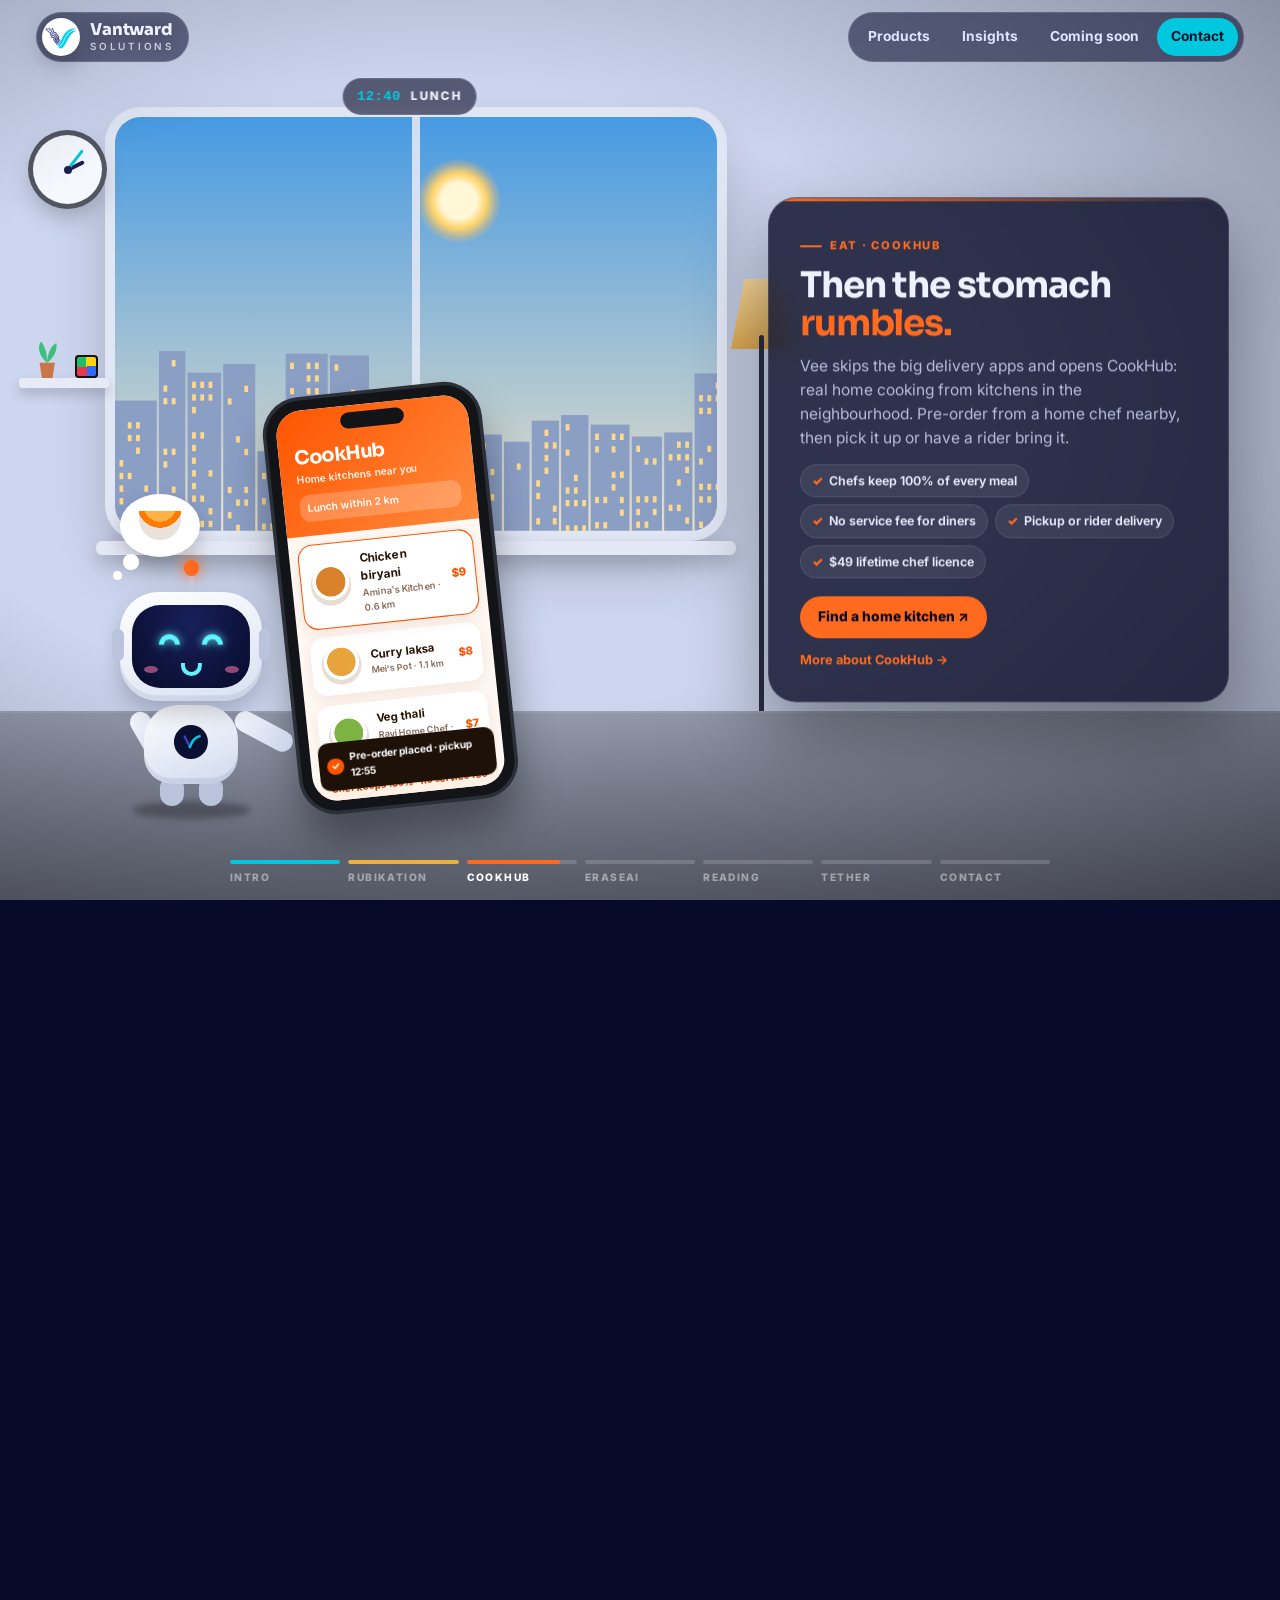
==== commit f8a60216: "Add product pages, structured data and crawl files for search. The homepage is one animated page, so" ====
--- a/index.html
+++ b/index.html
@@ -4,20 +4,29 @@
   <meta charset="utf-8">
   <meta name="viewport" content="width=device-width, initial-scale=1, viewport-fit=cover">
   <meta name="theme-color" content="#0a0c45">
-  <meta name="description" content="Vantward Solutions builds software for a calmer day: Rubikation (live 1v1 cube arena), CookHub (zero-commission home cooking), EraseAI Firewall (stops secrets reaching AI chats) and TETHER: Primal, a co-op dinosaur survival game, coming soon.">
-  <meta name="robots" content="index,follow">
+  <title>Vantward Solutions | Software Studio in Singapore</title>
+  <meta name="description" content="Vantward Solutions is a Singapore software studio making EraseAI Firewall, Rubikation, CookHub and TETHER: Primal, a co-op dinosaur survival game.">
+  <meta name="robots" content="index,follow,max-image-preview:large">
   <link rel="canonical" href="https://vantward.com/">
 
   <meta property="og:type" content="website">
+  <meta property="og:site_name" content="Vantward Solutions">
+  <meta property="og:locale" content="en_SG">
   <meta property="og:url" content="https://vantward.com/">
-  <meta property="og:title" content="Vantward Solutions — Software for a calmer day">
-  <meta property="og:description" content="Follow Vee the robot through one day with Rubikation, CookHub, EraseAI Firewall and TETHER: Primal.">
-  <meta property="og:image" content="https://vantward.com/assets/icon-512.png">
+  <meta property="og:title" content="Vantward Solutions | Software for a calmer day">
+  <meta property="og:description" content="Follow Vee the robot through one day with Rubikation, CookHub, EraseAI Firewall and TETHER: Primal, made in Singapore.">
+  <meta property="og:image" content="https://vantward.com/assets/og/home.jpg">
+  <meta property="og:image:width" content="1200">
+  <meta property="og:image:height" content="630">
+  <meta property="og:image:alt" content="Vee the robot in a room at dawn, with the Vantward Solutions intro card">
   <meta name="twitter:card" content="summary_large_image">
-
-  <title>Vantward Solutions | Software for a calmer day</title>
+  <meta name="twitter:title" content="Vantward Solutions | Software for a calmer day">
+  <meta name="twitter:description" content="EraseAI Firewall, Rubikation, CookHub and TETHER: Primal, from a software studio in Singapore.">
+  <meta name="twitter:image" content="https://vantward.com/assets/og/home.jpg">
+
   <link rel="icon" type="image/png" href="assets/favicon.png">
   <link rel="apple-touch-icon" href="assets/icon-192.png">
+  <link rel="manifest" href="site.webmanifest">
   <link rel="preconnect" href="https://fonts.googleapis.com">
   <link rel="preconnect" href="https://fonts.gstatic.com" crossorigin>
   <link href="https://fonts.googleapis.com/css2?family=Inter:wght@400;500;600;700;800&family=Sora:wght@600;700;800&display=swap" rel="stylesheet">
@@ -62,7 +71,7 @@
     .hdr > * { pointer-events: auto; }
     .brand { display: flex; align-items: center; gap: 10px; text-decoration: none; padding: 5px 14px 5px 5px; border-radius: 999px; background: rgba(7,10,42,.55); border: 1px solid rgba(255,255,255,.12); backdrop-filter: blur(14px); -webkit-backdrop-filter: blur(14px); }
     .brand-mark { width: 38px; height: 38px; border-radius: 50%; overflow: hidden; background: #fff; display: grid; place-items: center; box-shadow: 0 8px 24px rgba(0,0,0,.25); }
-    .brand-mark img { width: 170%; height: 170%; object-fit: cover; object-position: 50% 52%; }
+    .brand-mark img { width: 82%; height: 82%; object-fit: contain; }
     .brand-name { font-family: var(--display); font-weight: 800; font-size: 1.02rem; letter-spacing: -.01em; line-height: 1; text-shadow: 0 1px 12px rgba(0,0,0,.35); }
     .brand-name small { display: block; font-family: "Inter", sans-serif; font-weight: 600; font-size: .62rem; letter-spacing: .28em; opacity: .75; margin-top: 4px; }
     .hdr nav { display: flex; align-items: center; gap: 4px; padding: 5px; border-radius: 999px; background: rgba(7,10,42,.55); border: 1px solid rgba(255,255,255,.12); backdrop-filter: blur(14px); -webkit-backdrop-filter: blur(14px); }
@@ -85,7 +94,13 @@
     .card { --acc: var(--cyan); position: relative; }
     .card .eyebrow { display: inline-flex; align-items: center; gap: 8px; font-size: .7rem; font-weight: 800; letter-spacing: .16em; text-transform: uppercase; color: var(--acc); }
     .card .eyebrow::before { content: ""; width: 22px; height: 2px; border-radius: 2px; background: currentColor; }
-    .card h1 { font-size: clamp(2rem, 3.6vw, 3.4rem); margin-top: 12px; }
+    .card h1 { font-size: clamp(2rem, 3.6vw, 3.4rem); }
+    .card h1 .eyebrow { display: flex; font-family: "Inter", sans-serif; letter-spacing: .16em; line-height: 1.4; margin-bottom: 12px; }
+    .more { display: inline-block; margin-top: 12px; font-size: .8rem; font-weight: 700; color: var(--acc); text-decoration: none; border-bottom: 1px solid transparent; }
+    .more:hover { border-bottom-color: currentColor; }
+    .explore { display: flex; flex-wrap: wrap; gap: 4px 14px; margin-top: 12px; font-size: .78rem; }
+    .explore a { color: var(--muted); text-decoration: none; font-weight: 600; }
+    .explore a:hover { color: #fff; }
     .card h2 { font-size: clamp(1.7rem, 2.8vw, 2.6rem); margin-top: 12px; }
     .card h1 em, .card h2 em { font-style: normal; color: var(--acc); }
     .card p { color: var(--muted); margin: 12px 0 0; font-size: .97rem; }
@@ -441,30 +456,47 @@
   <script type="application/ld+json">
   {
     "@context": "https://schema.org",
-    "@type": "Organization",
-    "name": "Vantward Solutions",
-    "legalName": "Vantward Solutions Pte. Ltd.",
-    "url": "https://vantward.com/",
-    "logo": "https://vantward.com/assets/icon-512.png",
-    "email": "director@vantward.com",
-    "telephone": "+6582430739",
-    "address": {
-      "@type": "PostalAddress",
-      "streetAddress": "68 Circular Road #02-01",
-      "addressLocality": "Singapore",
-      "postalCode": "049422",
-      "addressCountry": "SG"
-    },
-    "sameAs": [
-      "https://medium.com/@firdous.mahmood26/the-three-layers-between-a-citizen-and-an-ai-model-4712f1ceb952",
-      "https://www.linkedin.com/posts/vantward-solutions-pte-ltd_aidatagovernance-aifirewall-promptsecurity-activity-7453375075518611456-Zfh5"
-    ],
-    "description": "Software studio in Singapore building Rubikation, CookHub, EraseAI Firewall and TETHER: Primal.",
-    "owns": [
-      { "@type": "SoftwareApplication", "name": "EraseAI Firewall", "applicationCategory": "SecurityApplication", "url": "https://eraseai.ai" },
-      { "@type": "SoftwareApplication", "name": "Rubikation: Cube Arena", "applicationCategory": "GameApplication", "url": "https://rubikation.com" },
-      { "@type": "WebApplication", "name": "CookHub", "url": "https://cookhub.live" },
-      { "@type": "VideoGame", "name": "TETHER: Primal", "gamePlatform": "PC" }
+    "@graph": [
+      {
+        "@type": "Organization",
+        "@id": "https://vantward.com/#org",
+        "name": "Vantward Solutions",
+        "legalName": "Vantward Solutions Pte. Ltd.",
+        "alternateName": ["Vantward", "Vantward Games"],
+        "url": "https://vantward.com/",
+        "logo": { "@type": "ImageObject", "url": "https://vantward.com/assets/icon-512.png", "width": 512, "height": 512 },
+        "image": "https://vantward.com/assets/og/home.jpg",
+        "description": "Software studio in Singapore building EraseAI Firewall, Rubikation, CookHub and TETHER: Primal.",
+        "email": "director@vantward.com",
+        "telephone": "+65 8243 0739",
+        "address": { "@type": "PostalAddress", "streetAddress": "68 Circular Road #02-01", "addressLocality": "Singapore", "postalCode": "049422", "addressCountry": "SG" },
+        "founder": { "@type": "Person", "@id": "https://vantward.com/#founder", "name": "Firdous Mahmood", "jobTitle": "Founder", "sameAs": ["https://medium.com/@firdous.mahmood26", "https://www.linkedin.com/in/firdous-mahmood-270a89148"] },
+        "contactPoint": [{ "@type": "ContactPoint", "contactType": "sales", "email": "director@vantward.com", "telephone": "+65 8243 0739", "areaServed": "Worldwide", "availableLanguage": ["English"] }],
+        "sameAs": ["https://eraseai.ai", "https://rubikation.com", "https://cookhub.live"],
+        "brand": [
+          { "@type": "Brand", "name": "EraseAI Firewall", "url": "https://vantward.com/eraseai-firewall/" },
+          { "@type": "Brand", "name": "Rubikation", "url": "https://vantward.com/rubikation/" },
+          { "@type": "Brand", "name": "CookHub", "url": "https://vantward.com/cookhub/" },
+          { "@type": "Brand", "name": "TETHER: Primal", "url": "https://vantward.com/tether-primal/" }
+        ]
+      },
+      {
+        "@type": "WebSite",
+        "@id": "https://vantward.com/#website",
+        "url": "https://vantward.com/",
+        "name": "Vantward Solutions",
+        "publisher": { "@id": "https://vantward.com/#org" },
+        "inLanguage": "en"
+      },
+      {
+        "@type": "WebPage",
+        "@id": "https://vantward.com/#home",
+        "url": "https://vantward.com/",
+        "name": "Vantward Solutions | Software Studio in Singapore",
+        "isPartOf": { "@id": "https://vantward.com/#website" },
+        "about": { "@id": "https://vantward.com/#org" },
+        "primaryImageOfPage": "https://vantward.com/assets/og/home.jpg"
+      }
     ]
   }
   </script>
@@ -473,7 +505,7 @@
 <body>
   <header class="hdr">
     <a class="brand" href="#top" data-go="0" aria-label="Vantward Solutions, back to the start">
-      <span class="brand-mark"><img src="assets/vantward-logo.png" alt=""></span>
+      <span class="brand-mark"><img src="assets/logo-mark-96.png" alt="" width="38" height="38"></span>
       <span class="brand-name">Vantward<small>SOLUTIONS</small></span>
     </a>
     <nav aria-label="Primary">
@@ -636,7 +668,7 @@
           <div class="prop p-book" data-prop="4">
             <div class="book"><svg viewBox="0 0 100 60"><path d="M50 12 C35 2 15 2 2 8 L2 58 C15 52 35 52 50 60 Z" fill="#fbf8f1"/><path d="M50 12 C65 2 85 2 98 8 L98 58 C85 52 65 52 50 60 Z" fill="#efe9dc"/><path d="M50 12 V60" stroke="#c9c0ad" stroke-width="1.5"/><g stroke="#b8b2c9" stroke-width="2" stroke-linecap="round"><path d="M12 18 H40 M12 26 H40 M12 34 H34 M60 18 H88 M60 26 H88 M60 34 H80"/></g></svg></div>
             <div class="page a" id="pg1"><b>LinkedIn</b><span>Your team is already pasting secrets into AI chats.</span></div>
-            <div class="page b" id="pg2"><b>LinkedIn</b><span>The AI firewall should be independent of the model.</span></div>
+            <div class="page b" id="pg2"><b>LinkedIn</b><span>The missing layer in AI: a firewall the user owns.</span></div>
             <div class="page c" id="pg3"><b>Medium</b><span>The three layers between a citizen and an AI model.</span></div>
           </div>
         </div>
@@ -648,8 +680,7 @@
       <!-- The story. Without script these read as a normal page. -->
       <main class="cards" id="top">
         <article class="card" id="intro" data-label="Intro" data-time="06:30 · Dawn" style="--acc:#02c8df">
-          <span class="eyebrow">Vantward Solutions · Singapore</span>
-          <h1>The world is loud.<br><em>We build the calm parts.</em></h1>
+          <h1><span class="eyebrow">Vantward Solutions · Singapore software studio</span>The world is loud.<br><em>We build the calm parts.</em></h1>
           <p>Wars on every screen. Prices up again. Another breach in the news. Meet Vee, our small robot. Scroll through one day in Vee's room and the software we make for it.</p>
           <div class="btns">
             <a class="btn primary" href="#rubikation" data-go="1">Begin the day ↓</a>
@@ -667,6 +698,7 @@
             <a class="btn primary" href="https://rubikation.com" target="_blank" rel="noopener noreferrer">Play on the web ↗</a>
             <a class="btn" href="https://play.google.com/store/apps/details?id=com.rubikation.arena" target="_blank" rel="noopener noreferrer">Google Play ↗</a>
           </div>
+          <a class="more" href="/rubikation/">More about Rubikation →</a>
         </article>
 
         <article class="card" id="cookhub" data-label="CookHub" data-time="12:40 · Lunch" style="--acc:#ff6a1f">
@@ -677,6 +709,7 @@
           <div class="btns">
             <a class="btn primary" href="https://cookhub.live" target="_blank" rel="noopener noreferrer">Find a home kitchen ↗</a>
           </div>
+          <a class="more" href="/cookhub/">More about CookHub →</a>
         </article>
 
         <article class="card" id="eraseai" data-label="EraseAI" data-time="15:10 · Work" style="--acc:#22d3ee">
@@ -689,6 +722,7 @@
             <a class="btn" href="https://eraseai.ai" target="_blank" rel="noopener noreferrer">Web app ↗</a>
             <span class="btn soon">Android · Coming soon</span>
           </div>
+          <a class="more" href="/eraseai-firewall/">How EraseAI Firewall works →</a>
         </article>
 
         <article class="card" id="insights" data-label="Reading" data-time="19:30 · Evening" style="--acc:#a5b4fc">
@@ -697,9 +731,10 @@
           <p>The lamp comes on. Vee reads our founder's notes on AI security, data leaks and why the safeguard should sit outside the model.</p>
           <div class="reads">
             <a class="read" href="https://lnkd.in/p/gcBD_wBn" target="_blank" rel="noopener noreferrer"><b>LinkedIn</b><span>Your team is already pasting secrets into AI chats. Here's the seatbelt we built.</span><i>↗</i></a>
-            <a class="read" href="https://www.linkedin.com/posts/vantward-solutions-pte-ltd_aidatagovernance-aifirewall-promptsecurity-activity-7453375075518611456-Zfh5?utm_source=share&amp;utm_medium=member_desktop&amp;rcm=ACoAACPBPjQBnu5qVP1JJUKMJ6x4QnHc3hAkSX0" target="_blank" rel="noopener noreferrer"><b>LinkedIn</b><span>The AI firewall should be independent of the model it protects.</span><i>↗</i></a>
+            <a class="read" href="https://www.linkedin.com/posts/vantward-solutions-pte-ltd_aidatagovernance-aifirewall-promptsecurity-activity-7453375075518611456-Zfh5?utm_source=share&amp;utm_medium=member_desktop&amp;rcm=ACoAACPBPjQBnu5qVP1JJUKMJ6x4QnHc3hAkSX0" target="_blank" rel="noopener noreferrer"><b>LinkedIn</b><span>The Missing Layer in AI: A Firewall the User Owns</span><i>↗</i></a>
             <a class="read" href="https://medium.com/@firdous.mahmood26/the-three-layers-between-a-citizen-and-an-ai-model-4712f1ceb952" target="_blank" rel="noopener noreferrer"><b>Medium</b><span>The Three Layers Between a Citizen and an AI Model</span><i>↗</i></a>
           </div>
+          <a class="more" href="/insights/">All insights →</a>
         </article>
 
         <article class="card" id="tether" data-label="TETHER" data-time="21:45 · Late" style="--acc:#8fdc5a">
@@ -712,6 +747,7 @@
             <span class="btn soon">PC · Steam · Coming soon</span>
             <a class="btn" href="mailto:director@vantward.com?subject=TETHER%3A%20Primal%20launch%20news">Get launch news</a>
           </div>
+          <a class="more" href="/tether-primal/">More about TETHER: Primal →</a>
         </article>
 
         <article class="card" id="contact" data-label="Contact" data-time="23:10 · Night" style="--acc:#02c8df">
@@ -724,6 +760,7 @@
             <a class="btn" href="https://www.linkedin.com/posts/vantward-solutions-pte-ltd_aidatagovernance-aifirewall-promptsecurity-activity-7453375075518611456-Zfh5?utm_source=share&amp;utm_medium=member_desktop&amp;rcm=ACoAACPBPjQBnu5qVP1JJUKMJ6x4QnHc3hAkSX0" target="_blank" rel="noopener noreferrer">LinkedIn ↗</a>
           </div>
           <p class="addr">Vantward Solutions Pte. Ltd. · 68 Circular Road #02-01, Singapore 049422<br>© <span id="year">2026</span> Vantward Solutions</p>
+          <nav class="explore" aria-label="Explore"><a href="/about/">About Vantward</a><a href="/eraseai-firewall/">EraseAI Firewall</a><a href="/rubikation/">Rubikation</a><a href="/cookhub/">CookHub</a><a href="/tether-primal/">TETHER: Primal</a><a href="/insights/">Insights</a></nav>
           <div class="duns"><script language="JavaScript" src="https://dunsregistered.dnb.com/" type="text/javascript"></script></div>
         </article>
       </main>
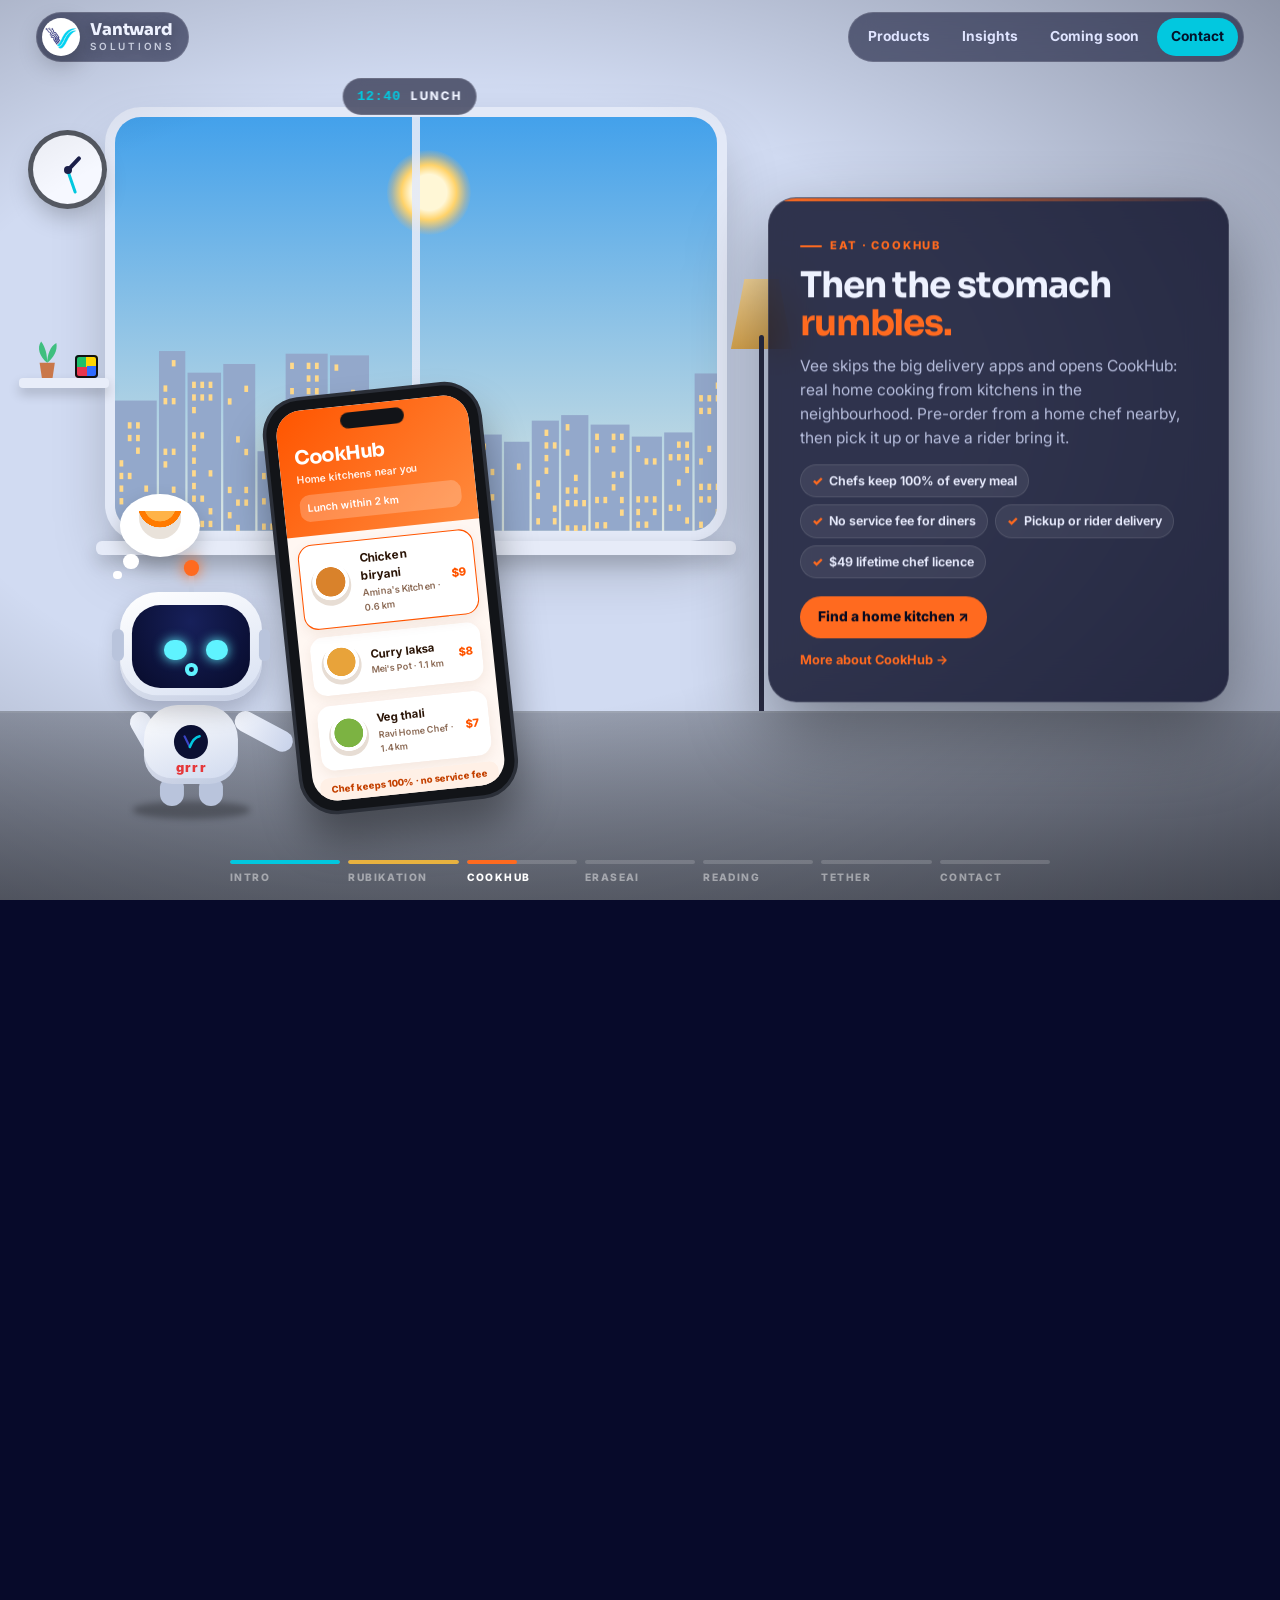
==== commit 6427588e: "Link the Vantward LinkedIn company page from the site and its structured data. Co-Authored-By: Claud" ====
--- a/index.html
+++ b/index.html
@@ -472,7 +472,7 @@
         "address": { "@type": "PostalAddress", "streetAddress": "68 Circular Road #02-01", "addressLocality": "Singapore", "postalCode": "049422", "addressCountry": "SG" },
         "founder": { "@type": "Person", "@id": "https://vantward.com/#founder", "name": "Firdous Mahmood", "jobTitle": "Founder", "sameAs": ["https://medium.com/@firdous.mahmood26", "https://www.linkedin.com/in/firdous-mahmood-270a89148"] },
         "contactPoint": [{ "@type": "ContactPoint", "contactType": "sales", "email": "director@vantward.com", "telephone": "+65 8243 0739", "areaServed": "Worldwide", "availableLanguage": ["English"] }],
-        "sameAs": ["https://eraseai.ai", "https://rubikation.com", "https://cookhub.live"],
+        "sameAs": ["https://www.linkedin.com/company/vantward-solutions-pte-ltd", "https://eraseai.ai", "https://rubikation.com", "https://cookhub.live"],
         "brand": [
           { "@type": "Brand", "name": "EraseAI Firewall", "url": "https://vantward.com/eraseai-firewall/" },
           { "@type": "Brand", "name": "Rubikation", "url": "https://vantward.com/rubikation/" },
@@ -757,7 +757,7 @@
           <div class="btns">
             <a class="btn primary" href="mailto:director@vantward.com?subject=Hello%20Vantward">director@vantward.com</a>
             <a class="btn" href="https://wa.me/6582430739" target="_blank" rel="noopener noreferrer">WhatsApp +65 8243 0739</a>
-            <a class="btn" href="https://www.linkedin.com/posts/vantward-solutions-pte-ltd_aidatagovernance-aifirewall-promptsecurity-activity-7453375075518611456-Zfh5?utm_source=share&amp;utm_medium=member_desktop&amp;rcm=ACoAACPBPjQBnu5qVP1JJUKMJ6x4QnHc3hAkSX0" target="_blank" rel="noopener noreferrer">LinkedIn ↗</a>
+            <a class="btn" href="https://www.linkedin.com/company/vantward-solutions-pte-ltd" target="_blank" rel="noopener noreferrer">LinkedIn ↗</a>
           </div>
           <p class="addr">Vantward Solutions Pte. Ltd. · 68 Circular Road #02-01, Singapore 049422<br>© <span id="year">2026</span> Vantward Solutions</p>
           <nav class="explore" aria-label="Explore"><a href="/about/">About Vantward</a><a href="/eraseai-firewall/">EraseAI Firewall</a><a href="/rubikation/">Rubikation</a><a href="/cookhub/">CookHub</a><a href="/tether-primal/">TETHER: Primal</a><a href="/insights/">Insights</a></nav>
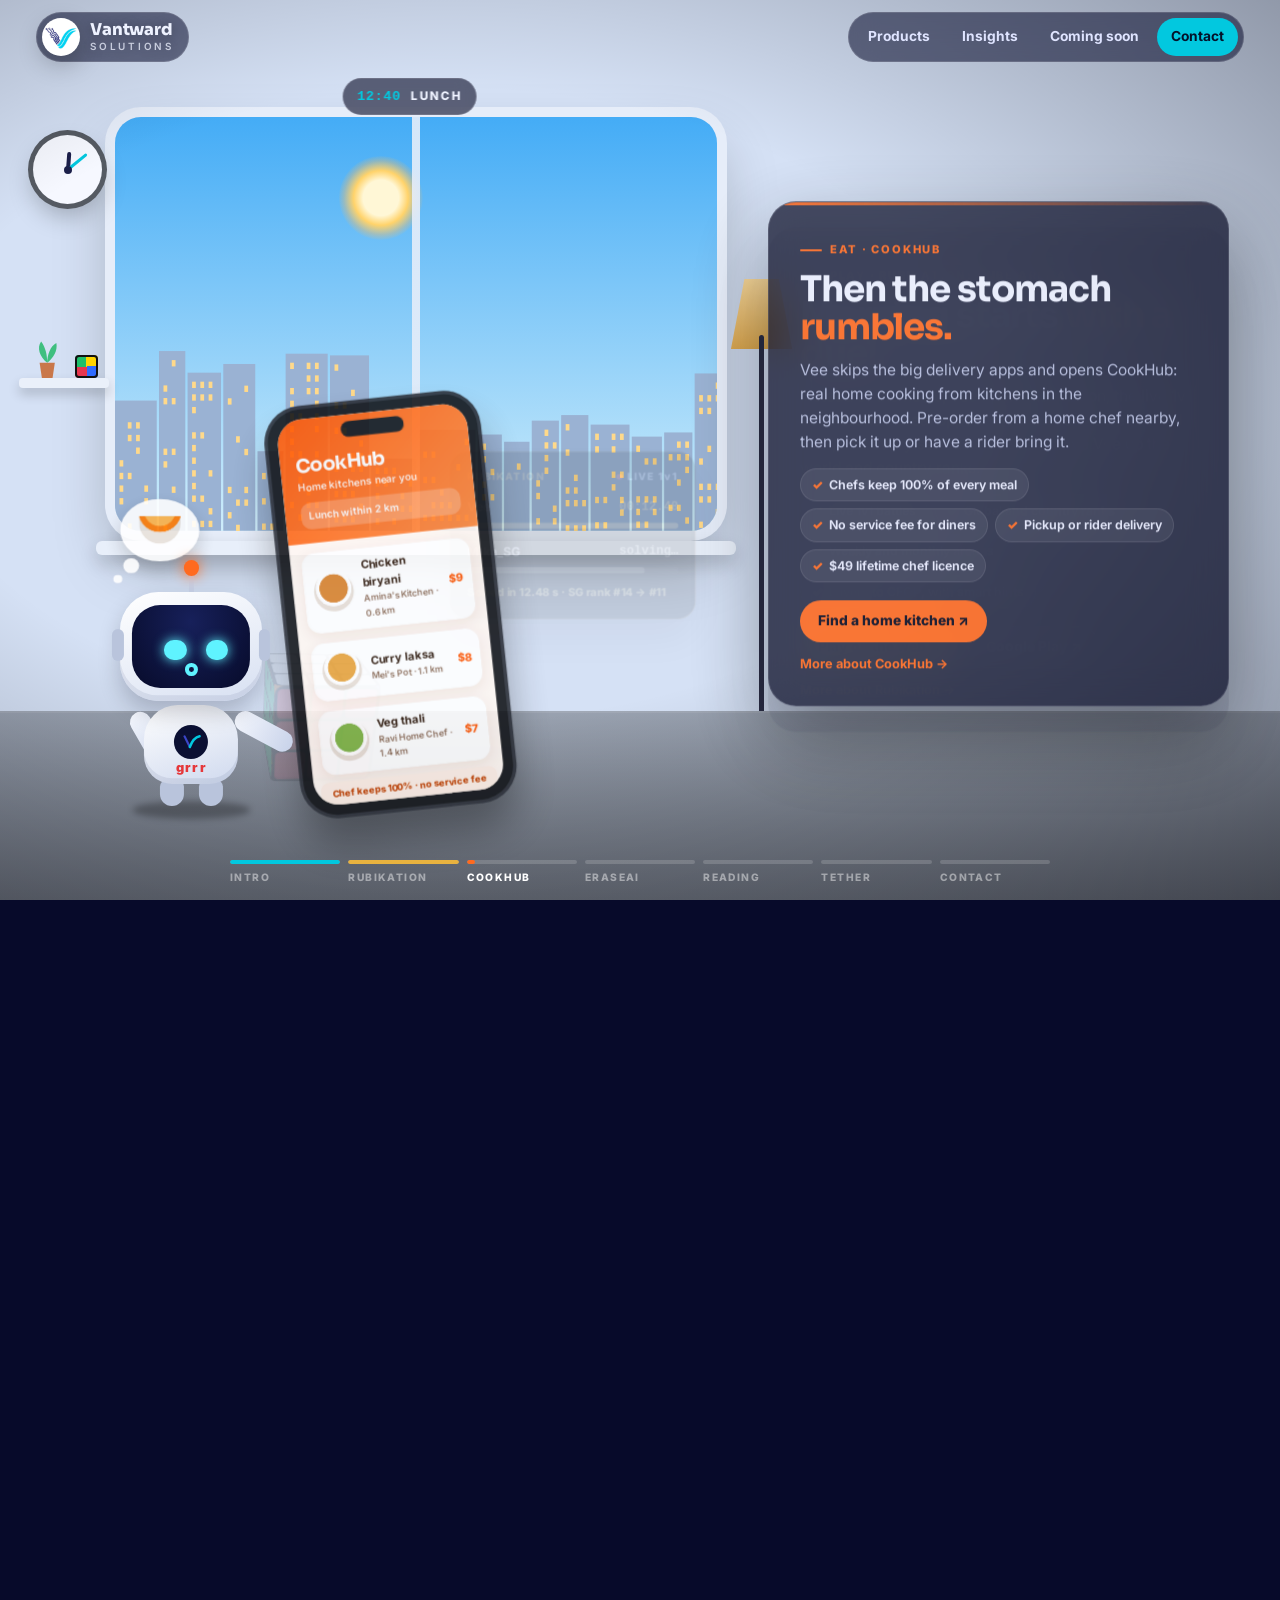
==== commit 413b206e: "Add the company registration number to the structured data and About page. Co-Authored-By: Claude Op" ====
--- a/index.html
+++ b/index.html
@@ -462,6 +462,7 @@
         "@id": "https://vantward.com/#org",
         "name": "Vantward Solutions",
         "legalName": "Vantward Solutions Pte. Ltd.",
+        "identifier": { "@type": "PropertyValue", "propertyID": "UEN", "value": "202606980C" },
         "alternateName": ["Vantward", "Vantward Games"],
         "url": "https://vantward.com/",
         "logo": { "@type": "ImageObject", "url": "https://vantward.com/assets/icon-512.png", "width": 512, "height": 512 },
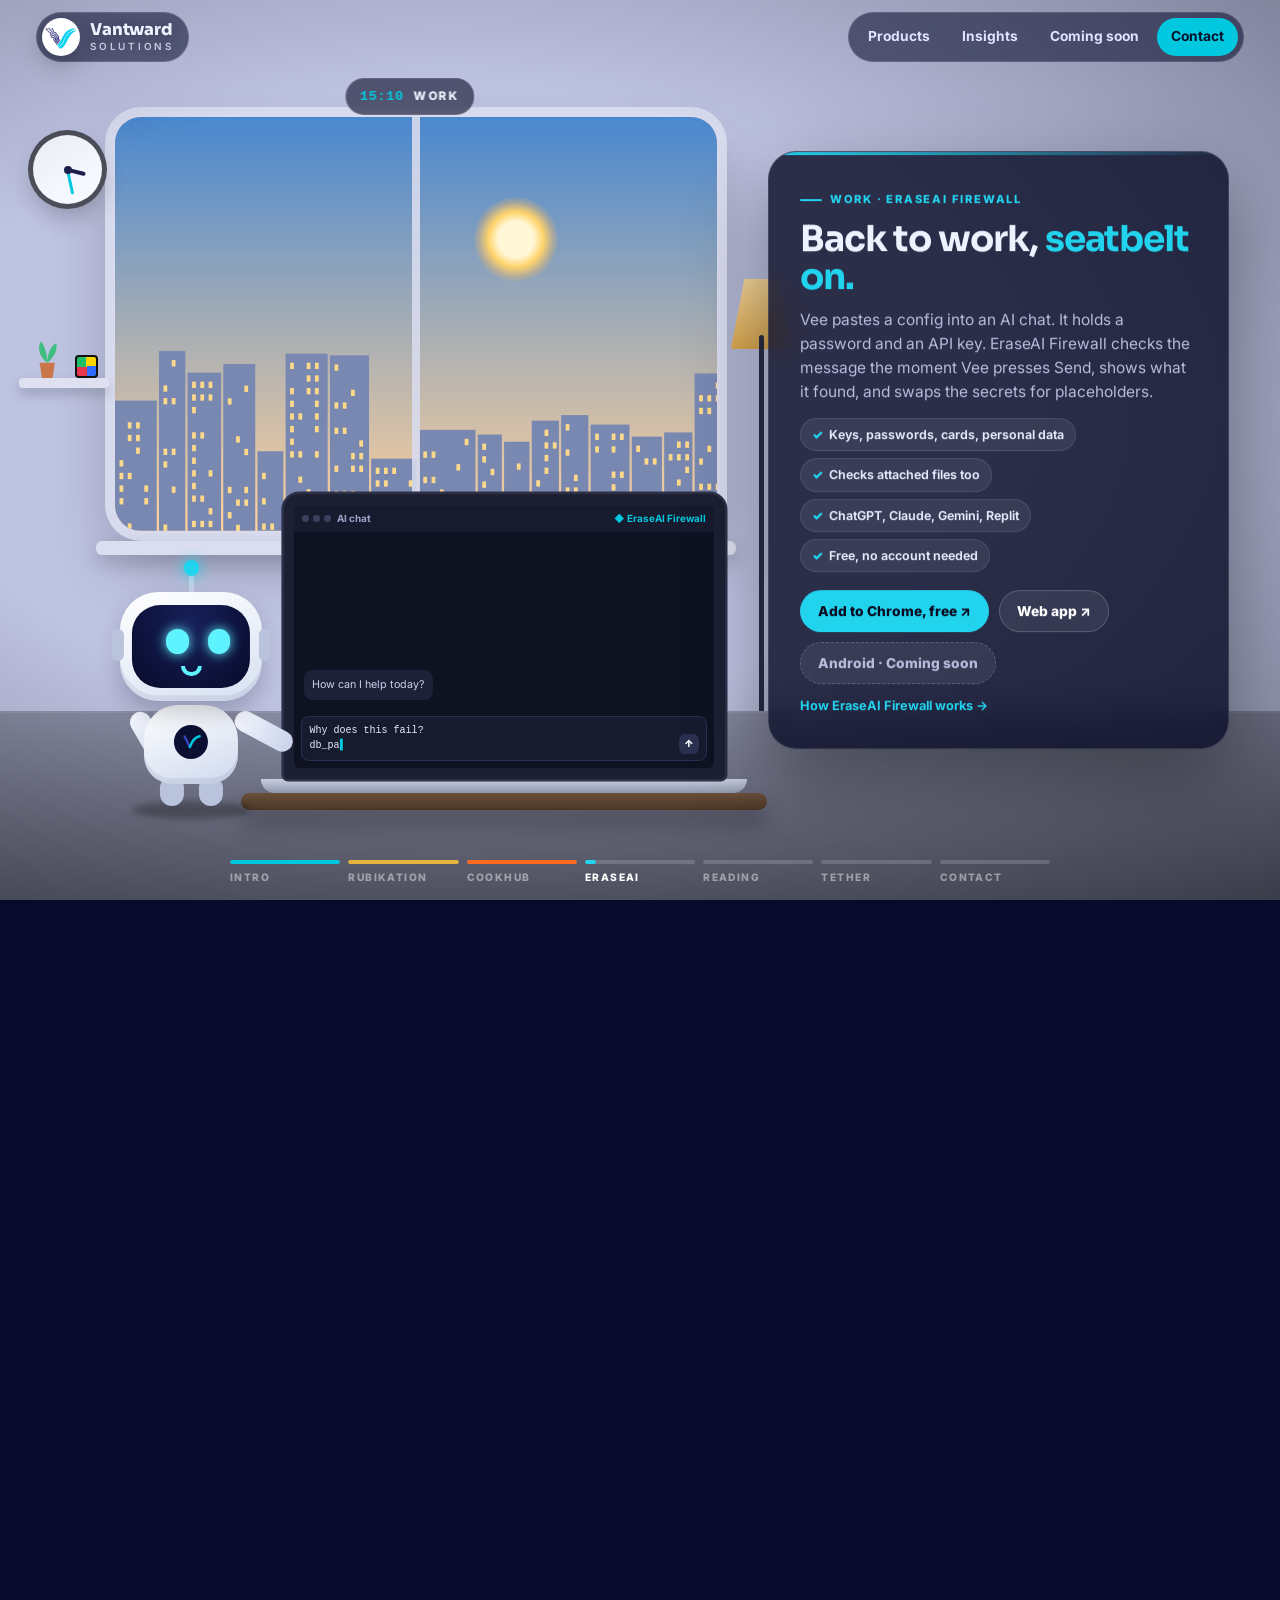
==== commit a4f94cdd: "Add the Bing Webmaster Tools verification meta tag. Co-Authored-By: Claude Opus 5.5 <noreply@anthrop" ====
--- a/index.html
+++ b/index.html
@@ -4,6 +4,7 @@
   <meta charset="utf-8">
   <meta name="viewport" content="width=device-width, initial-scale=1, viewport-fit=cover">
   <meta name="theme-color" content="#0a0c45">
+  <meta name="msvalidate.01" content="CA5A25EFE39138021F926FE1631969CF" />
   <title>Vantward Solutions | Software Studio in Singapore</title>
   <meta name="description" content="Vantward Solutions is a Singapore software studio making EraseAI Firewall, Rubikation, CookHub and TETHER: Primal, a co-op dinosaur survival game.">
   <meta name="robots" content="index,follow,max-image-preview:large">
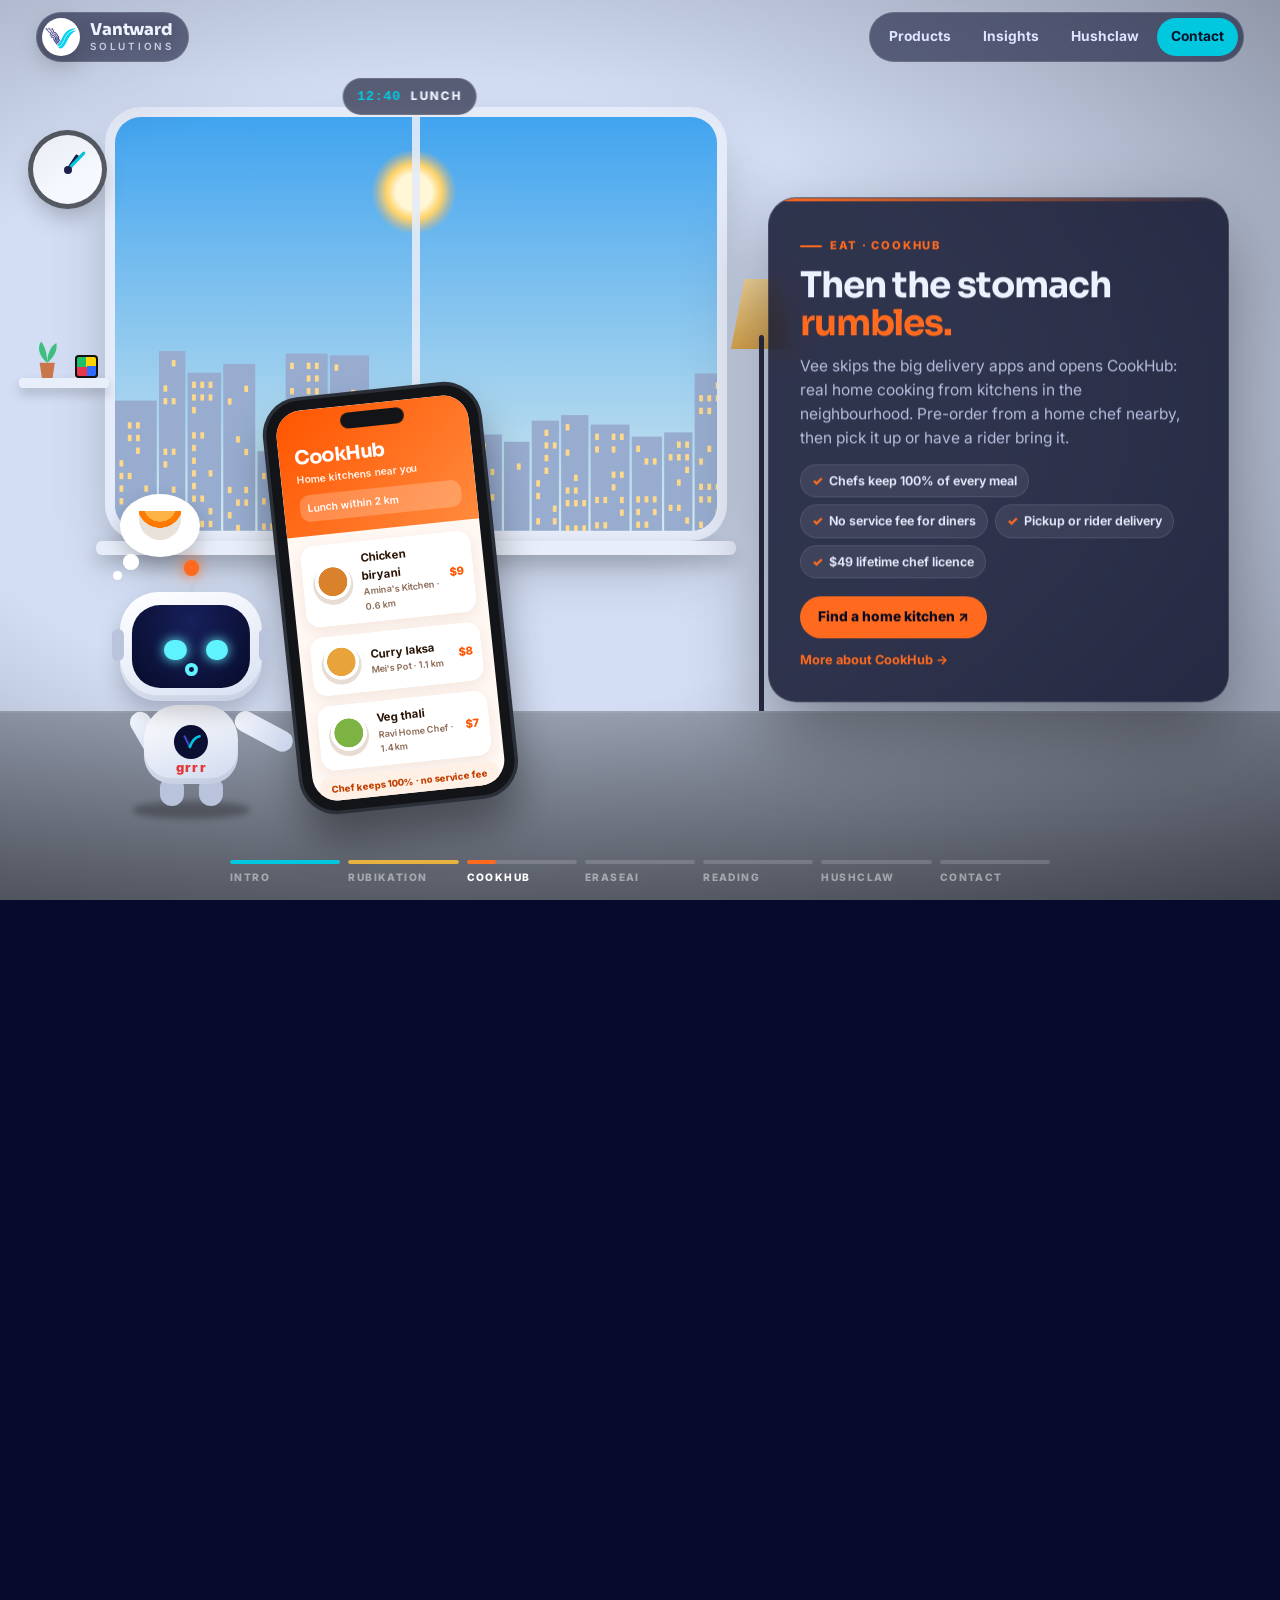
==== commit 5652eee7: "Rename TETHER: Primal to Hushclaw and link the EraseAI Android app. Hushclaw is out as an alpha on i" ====
--- a/index.html
+++ b/index.html
@@ -6,7 +6,7 @@
   <meta name="theme-color" content="#0a0c45">
   <meta name="msvalidate.01" content="CA5A25EFE39138021F926FE1631969CF" />
   <title>Vantward Solutions | Software Studio in Singapore</title>
-  <meta name="description" content="Vantward Solutions is a Singapore software studio making EraseAI Firewall, Rubikation, CookHub and TETHER: Primal, a co-op dinosaur survival game.">
+  <meta name="description" content="Vantward Solutions is a Singapore software studio making EraseAI Firewall, Rubikation, CookHub and Hushclaw, a co-op dinosaur survival game.">
   <meta name="robots" content="index,follow,max-image-preview:large">
   <link rel="canonical" href="https://vantward.com/">
 
@@ -15,14 +15,14 @@
   <meta property="og:locale" content="en_SG">
   <meta property="og:url" content="https://vantward.com/">
   <meta property="og:title" content="Vantward Solutions | Software for a calmer day">
-  <meta property="og:description" content="Follow Vee the robot through one day with Rubikation, CookHub, EraseAI Firewall and TETHER: Primal, made in Singapore.">
+  <meta property="og:description" content="Follow Vee the robot through one day with Rubikation, CookHub, EraseAI Firewall and Hushclaw, made in Singapore.">
   <meta property="og:image" content="https://vantward.com/assets/og/home.jpg">
   <meta property="og:image:width" content="1200">
   <meta property="og:image:height" content="630">
   <meta property="og:image:alt" content="Vee the robot in a room at dawn, with the Vantward Solutions intro card">
   <meta name="twitter:card" content="summary_large_image">
   <meta name="twitter:title" content="Vantward Solutions | Software for a calmer day">
-  <meta name="twitter:description" content="EraseAI Firewall, Rubikation, CookHub and TETHER: Primal, from a software studio in Singapore.">
+  <meta name="twitter:description" content="EraseAI Firewall, Rubikation, CookHub and Hushclaw, from a software studio in Singapore.">
   <meta name="twitter:image" content="https://vantward.com/assets/og/home.jpg">
 
   <link rel="icon" type="image/png" href="assets/favicon.png">
@@ -468,7 +468,7 @@
         "url": "https://vantward.com/",
         "logo": { "@type": "ImageObject", "url": "https://vantward.com/assets/icon-512.png", "width": 512, "height": 512 },
         "image": "https://vantward.com/assets/og/home.jpg",
-        "description": "Software studio in Singapore building EraseAI Firewall, Rubikation, CookHub and TETHER: Primal.",
+        "description": "Software studio in Singapore building EraseAI Firewall, Rubikation, CookHub and Hushclaw.",
         "email": "director@vantward.com",
         "telephone": "+65 8243 0739",
         "address": { "@type": "PostalAddress", "streetAddress": "68 Circular Road #02-01", "addressLocality": "Singapore", "postalCode": "049422", "addressCountry": "SG" },
@@ -479,7 +479,7 @@
           { "@type": "Brand", "name": "EraseAI Firewall", "url": "https://vantward.com/eraseai-firewall/" },
           { "@type": "Brand", "name": "Rubikation", "url": "https://vantward.com/rubikation/" },
           { "@type": "Brand", "name": "CookHub", "url": "https://vantward.com/cookhub/" },
-          { "@type": "Brand", "name": "TETHER: Primal", "url": "https://vantward.com/tether-primal/" }
+          { "@type": "Brand", "name": "Hushclaw", "url": "https://vantward.com/hushclaw/" }
         ]
       },
       {
@@ -513,7 +513,7 @@
     <nav aria-label="Primary">
       <a href="#rubikation" data-go="1">Products</a>
       <a href="#insights" data-go="4">Insights</a>
-      <a href="#tether" data-go="5">Coming soon</a>
+      <a href="#hushclaw" data-go="5">Hushclaw</a>
       <a class="cta" href="#contact" data-go="6">Contact</a>
     </nav>
   </header>
@@ -568,8 +568,8 @@
                 <circle class="ring" cx="60" cy="-22" r="14"/>
               </g>
             </svg>
-            <div class="title"><b>TETHER: PRIMAL</b><span>Survive together. Quietly.</span></div>
-            <div class="soon">COMING SOON · PC</div>
+            <div class="title"><b>HUSHCLAW</b><span>Stay quiet. Stay close. Leave no one.</span></div>
+            <div class="soon">PLAY THE ALPHA · PC &amp; MAC</div>
           </div>
         </div>
         <div class="screen-bar"></div>
@@ -718,11 +718,11 @@
           <span class="eyebrow">Work · EraseAI Firewall</span>
           <h2>Back to work, <em>seatbelt on.</em></h2>
           <p>Vee pastes a config into an AI chat. It holds a password and an API key. EraseAI Firewall checks the message the moment Vee presses Send, shows what it found, and swaps the secrets for placeholders.</p>
-          <ul class="feats"><li>Keys, passwords, cards, personal data</li><li>Checks attached files too</li><li>ChatGPT, Claude, Gemini, Replit</li><li>Free, no account needed</li></ul>
+          <ul class="feats"><li>Keys, passwords, cards, personal data</li><li>Checks attached files too</li><li>ChatGPT, Claude, Gemini, Replit</li><li>Chrome, web and Android</li></ul>
           <div class="btns">
             <a class="btn primary" href="https://chromewebstore.google.com/detail/eraseai-firewall/hckhbadbpkihjpooeljdocgidelcampp?utm_source=site&amp;utm_medium=web&amp;utm_campaign=vantward" target="_blank" rel="noopener noreferrer">Add to Chrome, free ↗</a>
             <a class="btn" href="https://eraseai.ai" target="_blank" rel="noopener noreferrer">Web app ↗</a>
-            <span class="btn soon">Android · Coming soon</span>
+            <a class="btn" href="https://play.google.com/store/apps/details?id=com.eraseai.firewall&amp;hl=en" target="_blank" rel="noopener noreferrer">Google Play ↗</a>
           </div>
           <a class="more" href="/eraseai-firewall/">How EraseAI Firewall works →</a>
         </article>
@@ -739,17 +739,17 @@
           <a class="more" href="/insights/">All insights →</a>
         </article>
 
-        <article class="card" id="tether" data-label="TETHER" data-time="21:45 · Late" style="--acc:#8fdc5a">
-          <span class="eyebrow">Coming soon · Vantward Games</span>
-          <h2>TETHER: <em>Primal</em></h2>
-          <div class="tagline">Survive together. Quietly.</div>
-          <p>A trailer rolls down over the window. Teams of one to four drop onto a dinosaur island that is built fresh for every match. Scavenge, put up quick defences, stay close, and reach extraction in 20 to 30 minutes.</p>
-          <ul class="feats"><li>A new island every match</li><li>A threat director that buys stampedes and storms</li><li>Proximity voice that dinosaurs can hear</li><li>Co-op on PC via Steam</li></ul>
+        <article class="card" id="hushclaw" data-label="Hushclaw" data-time="21:45 · Late" style="--acc:#8fdc5a">
+          <span class="eyebrow">Play · Hushclaw alpha</span>
+          <h2><em>Hushclaw</em></h2>
+          <div class="tagline">Stay quiet. Stay close. Leave no one.</div>
+          <p>In some parallel universe, the dinosaurs never died out. A trailer rolls down over the window: one to four players drop onto a new island every match, recover black boxes from dead outposts, and hold the landing pad until the helicopter comes.</p>
+          <ul class="feats"><li>A new island every match</li><li>Dinosaurs that hear and track scent</li><li>Co-op for 4 with proximity voice</li><li>Nothing sold for power</li></ul>
           <div class="btns">
-            <span class="btn soon">PC · Steam · Coming soon</span>
-            <a class="btn" href="mailto:director@vantward.com?subject=TETHER%3A%20Primal%20launch%20news">Get launch news</a>
-          </div>
-          <a class="more" href="/tether-primal/">More about TETHER: Primal →</a>
+            <a class="btn primary" href="https://firdousmahmood.itch.io/hushclaw" target="_blank" rel="noopener noreferrer">Play on itch.io ↗</a>
+            <span class="btn soon">Windows · macOS</span>
+          </div>
+          <a class="more" href="/hushclaw/">More about Hushclaw →</a>
         </article>
 
         <article class="card" id="contact" data-label="Contact" data-time="23:10 · Night" style="--acc:#02c8df">
@@ -762,7 +762,7 @@
             <a class="btn" href="https://www.linkedin.com/company/vantward-solutions-pte-ltd" target="_blank" rel="noopener noreferrer">LinkedIn ↗</a>
           </div>
           <p class="addr">Vantward Solutions Pte. Ltd. · 68 Circular Road #02-01, Singapore 049422<br>© <span id="year">2026</span> Vantward Solutions</p>
-          <nav class="explore" aria-label="Explore"><a href="/about/">About Vantward</a><a href="/eraseai-firewall/">EraseAI Firewall</a><a href="/rubikation/">Rubikation</a><a href="/cookhub/">CookHub</a><a href="/tether-primal/">TETHER: Primal</a><a href="/insights/">Insights</a></nav>
+          <nav class="explore" aria-label="Explore"><a href="/about/">About Vantward</a><a href="/eraseai-firewall/">EraseAI Firewall</a><a href="/rubikation/">Rubikation</a><a href="/cookhub/">CookHub</a><a href="/hushclaw/">Hushclaw</a><a href="/insights/">Insights</a></nav>
           <div class="duns"><script language="JavaScript" src="https://dunsregistered.dnb.com/" type="text/javascript"></script></div>
         </article>
       </main>
@@ -920,7 +920,7 @@
       const u4 = U_(4);
       ['pg1', 'pg2', 'pg3'].forEach((id, n) => $(id).style.setProperty('--pp', smooth((u4 - n * 0.22) / 0.3).toFixed(3)));
 
-      // TETHER: the dinosaur crosses the island.
+      // Hushclaw: the dinosaur crosses the island.
       $('dinoGroup').setAttribute('transform', `translate(${(-260 + U_(5) * 620).toFixed(1)} 0)`);
 
       // Vee's mood and pose.
@@ -969,7 +969,8 @@
     });
 
     measure();
-    const fromHash = cards.findIndex((c) => '#' + c.id === location.hash);
+    const hash = location.hash === '#tether' ? '#hushclaw' : location.hash; // old name of the game
+    const fromHash = cards.findIndex((c) => '#' + c.id === hash);
     if (fromHash > 0) { goTo(fromHash, false); target = scrollY / U; }
     cur = target;
     render(cur);
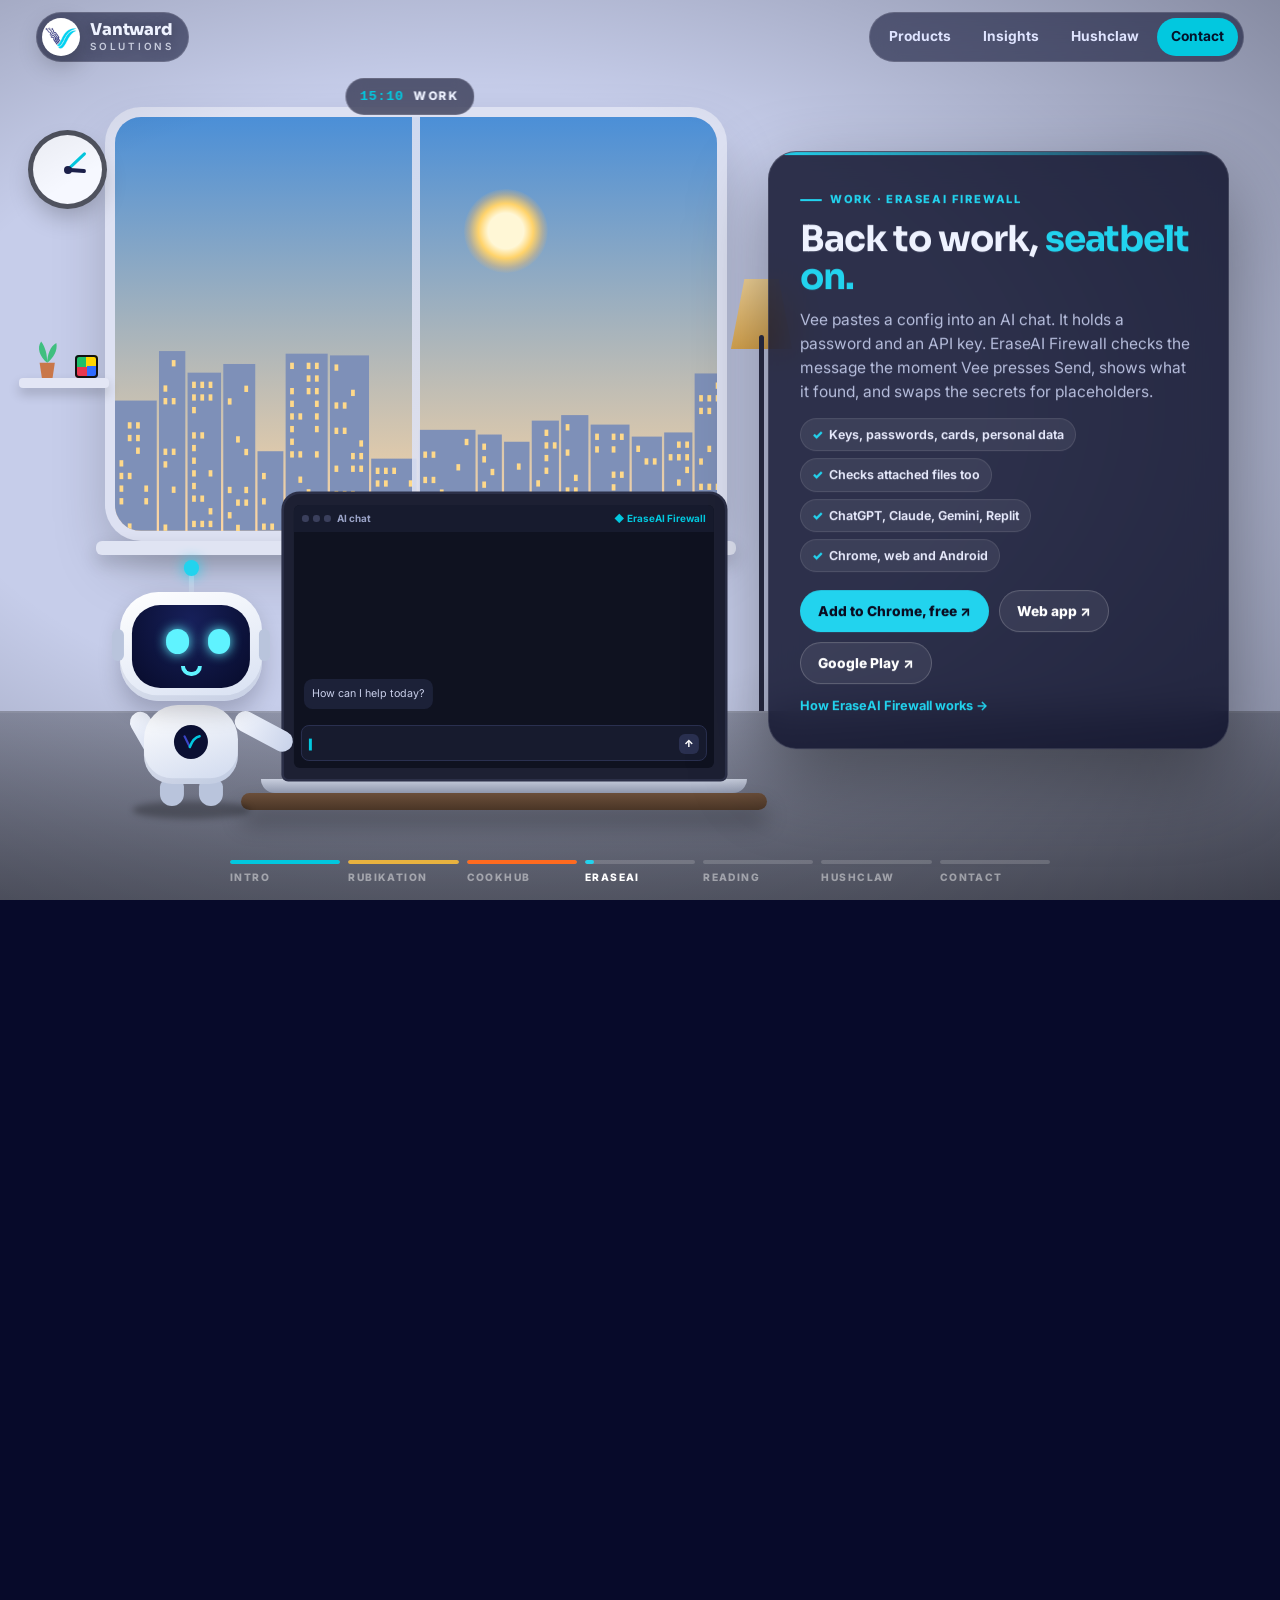
==== commit 02b23117: "Link hushclaw.games from the Hushclaw scene, page and structured data. Co-Authored-By: Claude Opus 5" ====
--- a/index.html
+++ b/index.html
@@ -747,7 +747,7 @@
           <ul class="feats"><li>A new island every match</li><li>Dinosaurs that hear and track scent</li><li>Co-op for 4 with proximity voice</li><li>Nothing sold for power</li></ul>
           <div class="btns">
             <a class="btn primary" href="https://firdousmahmood.itch.io/hushclaw" target="_blank" rel="noopener noreferrer">Play on itch.io ↗</a>
-            <span class="btn soon">Windows · macOS</span>
+            <a class="btn" href="https://hushclaw.games/" target="_blank" rel="noopener noreferrer">hushclaw.games ↗</a>
           </div>
           <a class="more" href="/hushclaw/">More about Hushclaw →</a>
         </article>
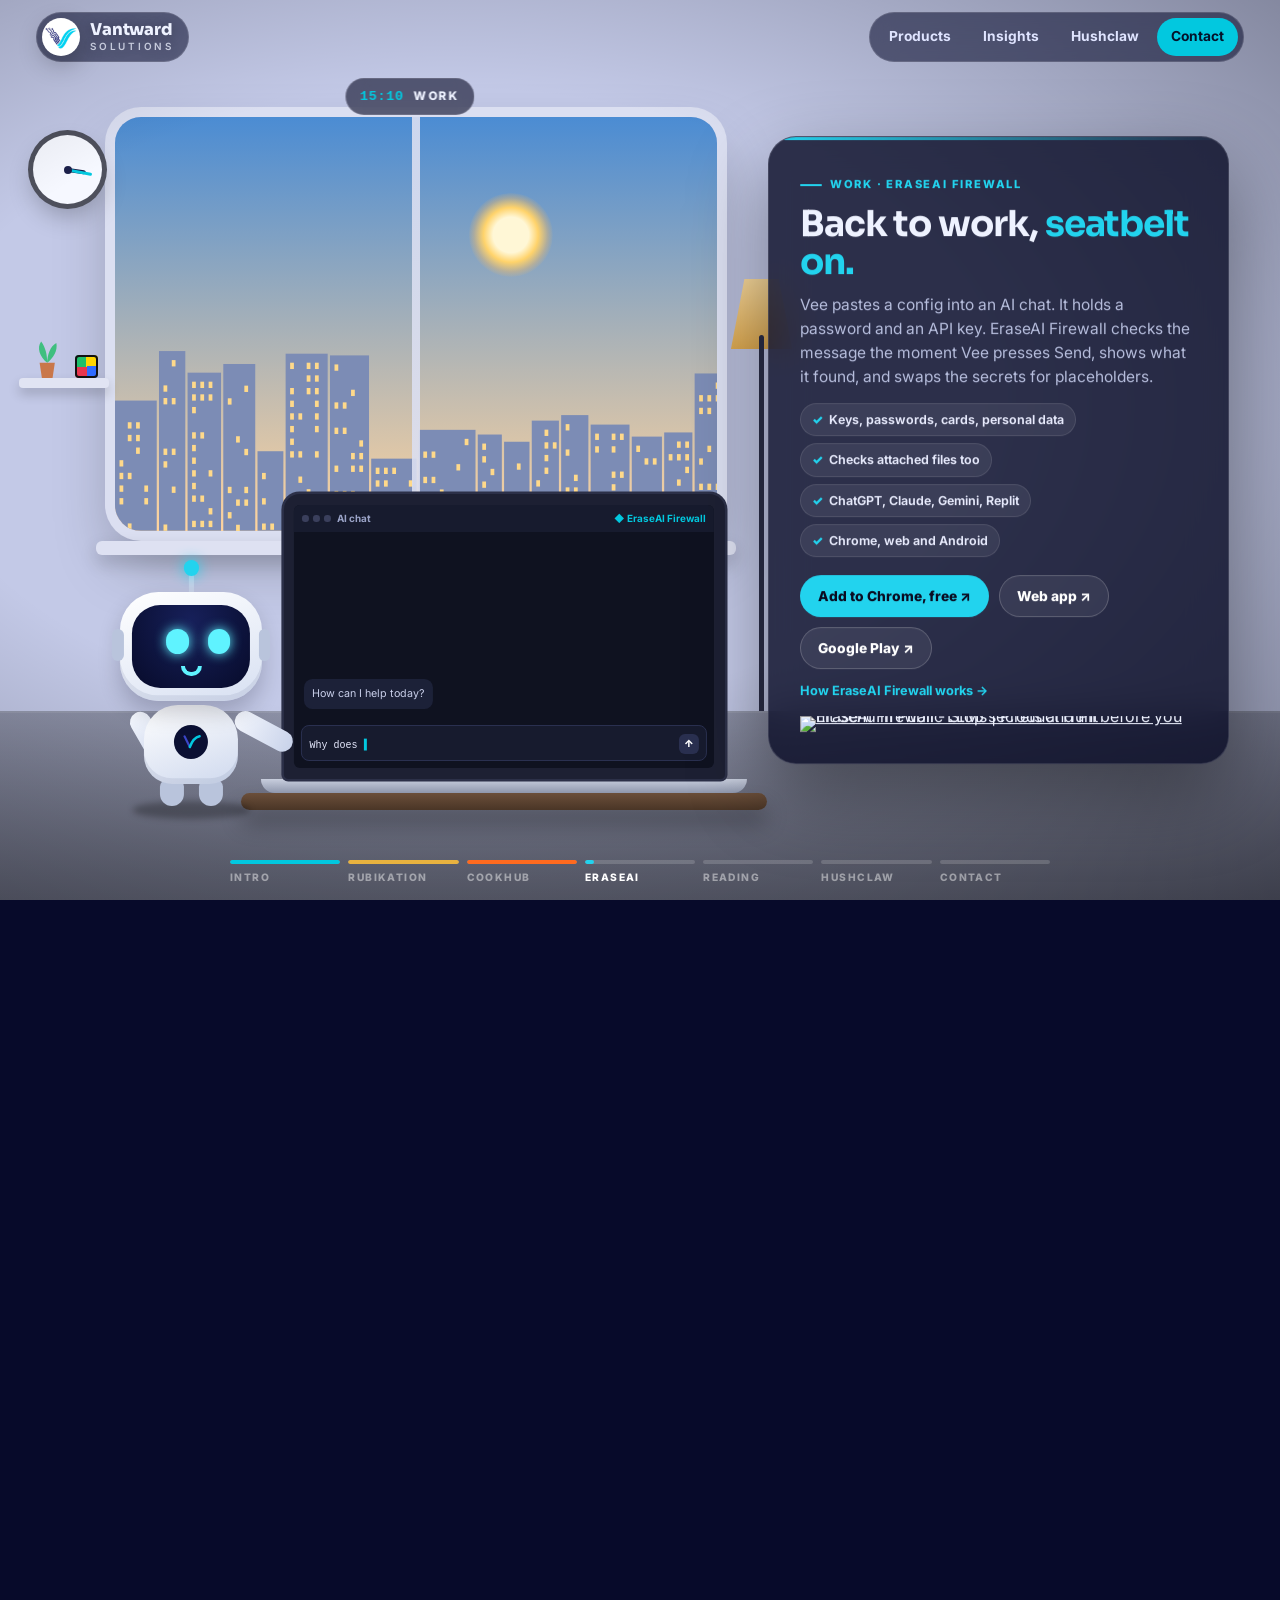
==== commit 5d84d44d: "Add the Product Hunt badge for EraseAI Firewall. It sits under the EraseAI scene's links on the home" ====
--- a/index.html
+++ b/index.html
@@ -99,6 +99,9 @@
     .card h1 .eyebrow { display: flex; font-family: "Inter", sans-serif; letter-spacing: .16em; line-height: 1.4; margin-bottom: 12px; }
     .more { display: inline-block; margin-top: 12px; font-size: .8rem; font-weight: 700; color: var(--acc); text-decoration: none; border-bottom: 1px solid transparent; }
     .more:hover { border-bottom-color: currentColor; }
+    .ph-badge { display: inline-block; margin-top: 14px; line-height: 0; }
+    .ph-badge img { width: 250px; height: 54px; }
+    @media (max-width: 860px) { .film .card .ph-badge { display: none; } }
     .explore { display: flex; flex-wrap: wrap; gap: 4px 14px; margin-top: 12px; font-size: .78rem; }
     .explore a { color: var(--muted); text-decoration: none; font-weight: 600; }
     .explore a:hover { color: #fff; }
@@ -725,6 +728,7 @@
             <a class="btn" href="https://play.google.com/store/apps/details?id=com.eraseai.firewall&amp;hl=en" target="_blank" rel="noopener noreferrer">Google Play ↗</a>
           </div>
           <a class="more" href="/eraseai-firewall/">How EraseAI Firewall works →</a>
+          <div><a class="ph-badge" href="https://www.producthunt.com/products/eraseai-firewall?embed=true&amp;utm_source=badge-featured&amp;utm_medium=badge&amp;utm_campaign=badge-eraseai-firewall" target="_blank" rel="noopener noreferrer"><img alt="EraseAI Firewall - Stop secrets and PII before you hit Send in Public LLMs | Product Hunt" width="250" height="54" src="https://api.producthunt.com/widgets/embed-image/v1/featured.svg?post_id=1290119&amp;theme=light&amp;t=1793694411409"></a></div>
         </article>
 
         <article class="card" id="insights" data-label="Reading" data-time="19:30 · Evening" style="--acc:#a5b4fc">
